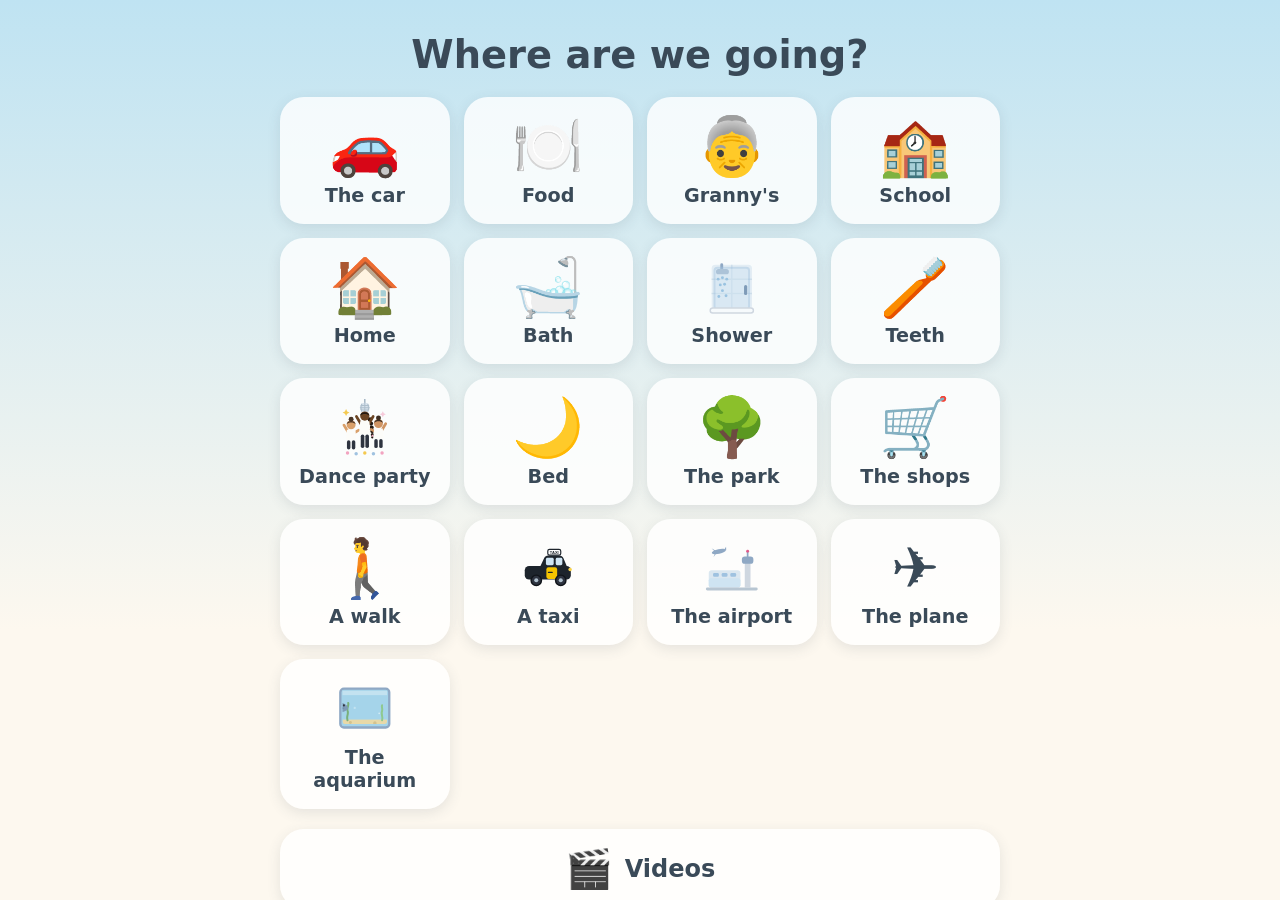
==== BadbClock.html @ b3f47060 "Aquarium transition with a swimming shark New "The aquarium" card (appended, existing positions unch" ====
<!DOCTYPE html>
<html lang="en">
<head>
<meta charset="UTF-8">
<meta name="viewport" content="width=device-width, initial-scale=1.0, user-scalable=no">
<meta name="theme-color" content="#bfe3f2">
<meta name="apple-mobile-web-app-capable" content="yes">
<meta name="apple-mobile-web-app-status-bar-style" content="default">
<link rel="icon" href="[data-uri]" type="image/svg+xml">
<link rel="apple-touch-icon" href="icon-192.png">
<style>
/* Badb Clock — calm, predictable, big-touch-target styling.
   Palette is deliberately soft: low-saturation sky blues and creams,
   no pure white, no harsh contrast jumps, nothing flashes. */

:root {
  --sky: #bfe3f2;
  --sky-deep: #a5d4ea;
  --ground: #b8dfa8;
  --cream: #fdf8ef;
  --card: #ffffffcc;
  --ink: #3a4a58;
  --ink-soft: #6b7c8a;
  --accent: #f5b971;
  --accent-warm: #f0a35e;
  --good: #8fc98f;
  --radius: 24px;
  --shadow: 0 4px 14px rgba(58, 74, 88, 0.12);
}

* { margin: 0; padding: 0; box-sizing: border-box; -webkit-tap-highlight-color: transparent; }

html, body { height: 100%; }

body {
  font-family: "SF Pro Rounded", ui-rounded, "Comic Sans MS", "Segoe UI", system-ui, sans-serif;
  background: linear-gradient(var(--sky), var(--cream) 70%);
  color: var(--ink);
  overflow: hidden;
  user-select: none;
  -webkit-user-select: none;
}

.screen {
  display: none;
  position: fixed;
  inset: 0;
  flex-direction: column;
  align-items: center;
  padding: max(20px, env(safe-area-inset-top)) 20px max(20px, env(safe-area-inset-bottom));
  overflow-y: auto;
}
.screen.active { display: flex; }

.screen-title {
  font-size: clamp(1.6rem, 5vw, 2.4rem);
  font-weight: 700;
  margin: 12px 0 20px;
  text-align: center;
}
.screen-subtitle {
  font-size: clamp(1.3rem, 4vw, 1.9rem);
  font-weight: 700;
  margin: 8px 0 20px;
  color: var(--ink-soft);
}

/* ---------- Screen 1: transition cards ---------- */

.card-grid {
  display: grid;
  grid-template-columns: repeat(auto-fit, minmax(140px, 1fr));
  gap: 14px;
  width: 100%;
  max-width: 720px;
}

.transition-card {
  background: var(--card);
  border: 3px solid transparent;
  border-radius: var(--radius);
  box-shadow: var(--shadow);
  padding: 18px 10px 14px;
  display: flex;
  flex-direction: column;
  align-items: center;
  gap: 8px;
  cursor: pointer;
  font-family: inherit;
  color: inherit;
  transition: transform 0.15s ease, border-color 0.15s ease;
}
.transition-card:active { transform: scale(0.95); border-color: var(--accent); }
.transition-card .emoji { font-size: clamp(2.6rem, 8vw, 3.6rem); line-height: 1; }
.transition-card .label { font-size: clamp(1rem, 3vw, 1.2rem); font-weight: 700; }

.settings-row {
  margin-top: 26px;
  display: flex;
  flex-direction: column;
  align-items: center;
  gap: 8px;
}
.settings-label { font-size: 1rem; color: var(--ink-soft); font-weight: 600; }
.character-picker { display: flex; gap: 6px; flex-wrap: wrap; justify-content: center; }
.character-option {
  font-size: 1.9rem;
  background: var(--card);
  border: 3px solid transparent;
  border-radius: 16px;
  padding: 6px 10px;
  cursor: pointer;
  transition: border-color 0.15s ease, transform 0.15s ease;
}
.character-option.selected { border-color: var(--accent); transform: scale(1.08); }
.character-option { position: relative; }
.character-option .char-photo { width: 1.9rem; height: 1.9rem; display: block; }
.character-option.add-character {
  display: grid;
  place-items: center;
  color: var(--ink-soft);
  font-weight: 800;
  min-width: 2.6rem;
}
.char-remove {
  position: absolute;
  top: -7px;
  right: -7px;
  width: 20px;
  height: 20px;
  border-radius: 50%;
  background: #e05a8a;
  color: #fff;
  font-size: 0.7rem;
  font-weight: 800;
  display: grid;
  place-items: center;
  box-shadow: var(--shadow);
}

/* photo characters — round face crop everywhere they appear */
.char-photo {
  height: 1em;
  width: 1em;
  border-radius: 50%;
  object-fit: cover;
  display: inline-block;
  vertical-align: baseline;
  background: #fff;
  box-shadow: 0 2px 6px rgba(58, 74, 88, 0.25);
}
.walker .char-photo { height: 1.6em; width: 1.6em; }
.done-emoji .char-photo { height: 1em; width: 1em; margin-right: 0.08em; }

/* ---------- Screen 2: time buttons ---------- */

.back-btn {
  position: absolute;
  top: max(14px, env(safe-area-inset-top));
  left: 14px;
  font-size: 1.5rem;
  width: 52px;
  height: 52px;
  border: none;
  border-radius: 50%;
  background: var(--card);
  box-shadow: var(--shadow);
  color: var(--ink);
  cursor: pointer;
}
.back-btn:active { transform: scale(0.92); }

.chosen-transition { display: flex; flex-direction: column; align-items: center; margin-top: 30px; }
.chosen-emoji { font-size: clamp(3rem, 10vw, 4.5rem); line-height: 1.2; }

.time-grid {
  display: grid;
  grid-template-columns: repeat(auto-fit, minmax(130px, 1fr));
  gap: 14px;
  width: 100%;
  max-width: 560px;
}
.time-btn {
  background: var(--card);
  border: 3px solid transparent;
  border-radius: var(--radius);
  box-shadow: var(--shadow);
  padding: 22px 10px;
  font-family: inherit;
  font-size: clamp(1.3rem, 4vw, 1.7rem);
  font-weight: 700;
  color: var(--ink);
  cursor: pointer;
  transition: transform 0.15s ease, border-color 0.15s ease;
}
.time-btn:active { transform: scale(0.95); border-color: var(--accent); }

.custom-time {
  margin-top: 22px;
  display: flex;
  flex-direction: column;
  gap: 12px;
  width: 100%;
  max-width: 420px;
}
.custom-row {
  display: flex;
  align-items: center;
  gap: 10px;
  background: var(--card);
  border-radius: 999px;
  box-shadow: var(--shadow);
  padding: 8px 10px 8px 20px;
}
.custom-label { font-weight: 700; color: var(--ink-soft); white-space: nowrap; }
.mini-input {
  font-family: inherit;
  font-size: 1.1rem;
  font-weight: 700;
  color: var(--ink);
  background: var(--cream);
  border: 2px solid transparent;
  border-radius: 12px;
  padding: 8px 10px;
  flex: 1;
  min-width: 0;
  text-align: center;
  outline: none;
}
.mini-input:focus { border-color: var(--accent); }
.custom-row .control-btn { padding: 10px 20px; box-shadow: none; background: var(--accent); color: #fff; }

/* ---------- Screen 3: countdown scene ---------- */

#screen-timer { justify-content: center; gap: 14px; }

.timer-phrase {
  font-size: clamp(1.3rem, 4.5vw, 2rem);
  font-weight: 700;
  text-align: center;
}

.scene {
  position: relative;
  width: 100%;
  max-width: 760px;
  height: clamp(200px, 36vh, 320px);
  border-radius: var(--radius);
  overflow: hidden;
  box-shadow: var(--shadow);
  background: linear-gradient(var(--sky-deep), var(--sky) 75%);
  flex-shrink: 0;
}
.sky { position: absolute; inset: 0 0 22% 0; }
.ground {
  position: absolute;
  left: 0; right: 0; bottom: 0;
  height: 22%;
  background: var(--ground);
  border-top: 4px solid #a3cf93;
}
.sun {
  position: absolute;
  top: 14px; right: 20px;
  width: 52px; height: 52px;
  border-radius: 50%;
  background: #fce8a8;
  box-shadow: 0 0 30px 10px #fce8a866;
}
.cloud {
  position: absolute;
  background: #ffffffd9;
  border-radius: 999px;
  height: 26px;
}
.cloud::before {
  content: "";
  position: absolute;
  background: inherit;
  border-radius: 50%;
  width: 30px; height: 30px;
  top: -12px; left: 18px;
}
.cloud-1 { width: 80px; top: 30px; left: 12%; animation: drift 60s linear infinite; }
.cloud-2 { width: 60px; top: 66px; left: 55%; animation: drift 80s linear infinite reverse; }
@keyframes drift {
  from { transform: translateX(0); }
  50%  { transform: translateX(60px); }
  to   { transform: translateX(0); }
}

.walker {
  position: absolute;
  bottom: 14%;
  left: 4%;
  font-size: clamp(3rem, 9vw, 4.4rem);
  line-height: 1;
  transition: left 1s linear;
  z-index: 2;
}
.walker.walking span { display: inline-block; animation: bob 0.7s ease-in-out infinite; }
@keyframes bob {
  0%, 100% { transform: translateY(0) rotate(-2deg); }
  50%      { transform: translateY(-7px) rotate(2deg); }
}

.destination {
  position: absolute;
  bottom: 12%;
  right: 4%;
  font-size: clamp(4.4rem, 14vw, 6.6rem);
  line-height: 1;
  z-index: 1;
}
.destination.huge { font-size: clamp(7rem, 24vw, 11rem); bottom: 10%; }
.destination.center { right: 50%; transform: translateX(50%); }
.destination.nearly span { display: inline-block; animation: gentle-pulse 1.6s ease-in-out infinite; }
@keyframes gentle-pulse {
  0%, 100% { transform: scale(1); }
  50%      { transform: scale(1.07); }
}

.progress-track {
  width: 100%;
  max-width: 760px;
  height: 26px;
  border-radius: 999px;
  background: #ffffffb0;
  box-shadow: inset 0 2px 6px rgba(58, 74, 88, 0.15);
  overflow: hidden;
  flex-shrink: 0;
}
.progress-fill {
  height: 100%;
  width: 100%;
  border-radius: 999px;
  background: var(--good);
  transition: width 1s linear, background-color 1s ease;
}
.progress-fill.nearly { background: var(--accent-warm); }

.time-left {
  font-size: clamp(2.4rem, 9vw, 4rem);
  font-weight: 800;
  font-variant-numeric: tabular-nums;
  letter-spacing: 0.04em;
}

.timer-controls { display: flex; gap: 14px; }

.control-btn {
  font-family: inherit;
  font-size: 1.15rem;
  font-weight: 700;
  color: var(--ink);
  background: var(--card);
  border: none;
  border-radius: 999px;
  box-shadow: var(--shadow);
  padding: 14px 26px;
  cursor: pointer;
}
.control-btn:active { transform: scale(0.95); }
.control-btn.big { font-size: 1.4rem; padding: 18px 34px; }

/* ---------- Screen 4: done ---------- */

#screen-done { justify-content: center; gap: 22px; }

.done-scene { position: relative; }
.done-emoji {
  font-size: clamp(5rem, 20vw, 8rem);
  line-height: 1.1;
  display: inline-block;
  animation: arrive 0.9s ease;
}
@keyframes arrive {
  0%   { transform: scale(0.6); opacity: 0; }
  60%  { transform: scale(1.08); }
  100% { transform: scale(1); opacity: 1; }
}

.done-phrase {
  font-size: clamp(1.6rem, 6vw, 2.6rem);
  font-weight: 800;
  text-align: center;
}

.done-buttons { display: flex; gap: 16px; flex-wrap: wrap; justify-content: center; }

.confetti { position: absolute; inset: 0; overflow: hidden; pointer-events: none; }
.confetti span {
  position: absolute;
  top: -30px;
  font-size: 1.4rem;
  animation: fall linear forwards;
}
@keyframes fall {
  to { transform: translateY(110vh) rotate(200deg); opacity: 0.6; }
}

/* ---------- drawn avatars (SVG characters mixed in with emoji ones) ---------- */

.char-img {
  height: 1.2em;
  width: auto;
  display: inline-block;
  vertical-align: baseline;
}
.walker .char-img { height: 2em; }
.character-option .char-img { height: 2.1rem; display: block; }
.done-emoji .char-img { height: 1em; margin-right: 0.08em; }
.arrival-svg { height: clamp(240px, 42vh, 340px); width: auto; display: block; }

/* drawn food pictures, sized like the emoji they sit beside */
.food-svg { height: 1em; width: auto; display: inline-block; vertical-align: baseline; }
.transition-card .emoji .food-svg { height: clamp(2.6rem, 8vw, 3.6rem); display: block; }
.card-grid.two { max-width: 460px; }

/* photo foods (user-added) — rounded square, cropped to fill */
.food-photo {
  height: 1em;
  width: 1em;
  border-radius: 22%;
  object-fit: cover;
  display: inline-block;
  vertical-align: baseline;
  background: #fff;
}
.transition-card .emoji .food-photo {
  height: clamp(2.6rem, 8vw, 3.6rem);
  width: clamp(2.6rem, 8vw, 3.6rem);
  display: block;
}

/* ---------- add / edit foods (parent screens) ---------- */

.food-admin { display: flex; gap: 10px; }
.admin-btn {
  font-family: inherit;
  font-size: 0.95rem;
  font-weight: 700;
  color: var(--ink-soft);
  background: var(--card);
  border: none;
  border-radius: 999px;
  box-shadow: var(--shadow);
  padding: 10px 18px;
  cursor: pointer;
}
.admin-btn:active { transform: scale(0.95); }

.add-food-form {
  display: flex;
  flex-direction: column;
  align-items: center;
  gap: 16px;
  width: 100%;
  max-width: 420px;
  margin-top: 6px;
}
.photo-drop {
  width: min(60vw, 260px);
  height: min(60vw, 260px);
  border-radius: var(--radius);
  background: var(--card);
  box-shadow: var(--shadow);
  border: 3px dashed #c8d6e0;
  display: grid;
  place-items: center;
  cursor: pointer;
  overflow: hidden;
}
#photo-drop-hint { color: var(--ink-soft); font-weight: 700; text-align: center; padding: 10px; }
.photo-preview { width: 100%; height: 100%; object-fit: cover; }

.text-input {
  font-family: inherit;
  font-size: 1.2rem;
  font-weight: 700;
  color: var(--ink);
  background: var(--card);
  border: 3px solid transparent;
  border-radius: 999px;
  box-shadow: var(--shadow);
  padding: 12px 22px;
  width: 100%;
  text-align: center;
  outline: none;
}
.text-input:focus { border-color: var(--accent); }

.cat-chips { display: flex; gap: 10px; }
.cat-chip {
  font-family: inherit;
  font-size: 1rem;
  font-weight: 700;
  color: var(--ink-soft);
  background: var(--card);
  border: 3px solid transparent;
  border-radius: 999px;
  box-shadow: var(--shadow);
  padding: 10px 20px;
  cursor: pointer;
}
.cat-chip.selected { border-color: var(--accent); color: var(--ink); }
.control-btn:disabled { opacity: 0.45; cursor: default; }

/* ---------- instant videos ---------- */

.videos-big-btn {
  margin-top: 20px;
  width: 100%;
  max-width: 720px;
  font-family: inherit;
  font-size: clamp(1.2rem, 4vw, 1.5rem);
  font-weight: 800;
  color: var(--ink);
  background: var(--card);
  border: 3px solid transparent;
  border-radius: var(--radius);
  box-shadow: var(--shadow);
  padding: 18px 10px;
  cursor: pointer;
  display: flex;
  align-items: center;
  justify-content: center;
  gap: 12px;
  transition: transform 0.15s ease, border-color 0.15s ease;
}
.videos-big-btn:active { transform: scale(0.97); border-color: var(--accent); }
.videos-big-btn .emoji { font-size: 1.6em; line-height: 1; }

.video-grid {
  display: grid;
  grid-template-columns: repeat(auto-fit, minmax(220px, 1fr));
  gap: 14px;
  width: 100%;
  max-width: 720px;
}
.video-tile {
  position: relative;
  border: none;
  border-radius: var(--radius);
  overflow: hidden;
  box-shadow: var(--shadow);
  background: #1d242c;
  aspect-ratio: 16 / 9;
  cursor: pointer;
  padding: 0;
}
.video-tile img { width: 100%; height: 100%; object-fit: cover; display: block; }
.video-tile .placeholder {
  width: 100%; height: 100%;
  display: grid; place-items: center;
  font-size: 2.6rem;
}
.video-tile .name {
  position: absolute;
  left: 0; right: 0; bottom: 0;
  padding: 8px 12px;
  font-family: inherit;
  font-size: 0.95rem;
  font-weight: 700;
  color: #fff;
  background: linear-gradient(transparent, rgba(20, 26, 33, 0.85));
  text-align: left;
  white-space: nowrap;
  overflow: hidden;
  text-overflow: ellipsis;
}
.video-tile .play-badge {
  position: absolute;
  top: 50%; left: 50%;
  transform: translate(-50%, -50%);
  font-size: 2.2rem;
  filter: drop-shadow(0 2px 6px rgba(0,0,0,0.5));
  pointer-events: none;
}
.video-grid.removing .video-tile { outline: 3px dashed #e05a8a; outline-offset: -3px; }
.video-grid.removing .play-badge { display: none; }
.video-grid.removing .video-tile::after {
  content: "🗑";
  position: absolute;
  top: 8px; right: 10px;
  font-size: 1.6rem;
}
.food-admin a.admin-btn { text-decoration: none; display: inline-block; }

.video-overlay {
  position: fixed;
  inset: 0;
  z-index: 50;
  background: #000;
}
.video-overlay video { width: 100%; height: 100%; object-fit: contain; }
.video-overlay .back-btn { position: absolute; top: max(14px, env(safe-area-inset-top)); left: 14px; opacity: 0.85; }

.edit-food-list {
  display: flex;
  flex-direction: column;
  gap: 12px;
  width: 100%;
  max-width: 480px;
}
.edit-food-row {
  display: flex;
  align-items: center;
  gap: 14px;
  background: var(--card);
  border-radius: var(--radius);
  box-shadow: var(--shadow);
  padding: 10px 14px;
}
.edit-food-row img, .edit-food-row .food-svg { width: 52px; height: 52px; border-radius: 14px; object-fit: cover; }
.edit-food-row .info { flex: 1; display: flex; flex-direction: column; }
.edit-food-row .info .name { font-weight: 800; font-size: 1.1rem; }
.edit-food-row .info .cats { color: var(--ink-soft); font-size: 0.85rem; font-weight: 600; }
.row-btn {
  font-size: 1.2rem;
  width: 44px;
  height: 44px;
  border: none;
  border-radius: 50%;
  background: var(--cream);
  cursor: pointer;
}
.row-btn:active { transform: scale(0.9); }

/* Respect users who need less motion: freeze the decorative animation,
   keep the position/width transitions that carry the countdown meaning. */
@media (prefers-reduced-motion: reduce) {
  .walker.walking span,
  .destination.nearly span,
  .cloud, .done-emoji,
  .confetti span { animation: none; }
}
</style>
<title>Badb Clock</title>
</head>
<body>

<!-- Screen 1: choose the transition -->
<section id="screen-choose" class="screen active">
  <h1 class="screen-title">Where are we going?</h1>
  <div id="transition-grid" class="card-grid"></div>
  <button id="videos-btn" class="videos-big-btn"><span class="emoji">🎬</span> Videos</button>
  <div class="settings-row">
    <span class="settings-label">Who is going?</span>
    <div id="character-picker" class="character-picker"></div>
  </div>
</section>

<!-- Screen: instant videos (rescue player) -->
<section id="screen-videos" class="screen">
  <button id="back-videos" class="back-btn" aria-label="Go back">←</button>
  <h1 class="screen-title">Videos</h1>
  <div id="video-grid" class="video-grid"></div>
  <div class="settings-row">
    <div class="food-admin">
      <label class="admin-btn">🎞 Add from my videos<input type="file" id="video-input" accept="video/*" hidden></label>
      <label class="admin-btn">📁 Add from files<input type="file" id="video-input-files" hidden></label>
      <button id="video-remove-btn" class="admin-btn" hidden>🗑 Remove</button>
      <a class="admin-btn" href="https://www.youtube.com/feed/downloads">▶ YouTube downloads</a>
    </div>
    <span id="video-hint" class="settings-label"></span>
  </div>
</section>

<!-- fullscreen instant player -->
<div id="video-player" class="video-overlay" hidden>
  <video id="video-el" playsinline loop controls controlslist="nodownload"></video>
  <button id="video-close" class="back-btn" aria-label="Close video">✕</button>
</div>

<!-- Screen 1b: dinner or dessert? (food transition only) -->
<section id="screen-food-category" class="screen">
  <button id="back-category" class="back-btn" aria-label="Go back">←</button>
  <h1 class="screen-title">Dinner or dessert?</h1>
  <div class="card-grid two">
    <button class="transition-card" id="cat-dinner"><span class="emoji">🍽️</span><span class="label">Dinner</span></button>
    <button class="transition-card" id="cat-dessert"><span class="emoji">🍨</span><span class="label">Dessert</span></button>
  </div>
</section>

<!-- Screen 1c: pick the food -->
<section id="screen-food" class="screen">
  <button id="back-food" class="back-btn" aria-label="Go back">←</button>
  <h1 class="screen-title">What are we having?</h1>
  <div id="food-grid" class="card-grid"></div>
  <div class="settings-row">
    <div class="food-admin">
      <button id="add-food-btn" class="admin-btn">＋ Add a food</button>
      <button id="edit-foods-btn" class="admin-btn" hidden>✎ Edit foods</button>
    </div>
  </div>
</section>

<!-- Screen 1d: add or edit a custom food (parent flow) -->
<section id="screen-add-food" class="screen">
  <button id="back-add-food" class="back-btn" aria-label="Go back">←</button>
  <h1 id="add-food-title" class="screen-title">Add a food</h1>
  <div class="add-food-form">
    <label class="photo-drop">
      <input type="file" id="food-photo-input" accept="image/*" hidden>
      <span id="photo-drop-hint">🖼 Tap to add a photo</span>
      <img id="photo-preview" class="photo-preview" alt="" hidden>
    </label>
    <div class="food-admin">
      <label class="admin-btn">📷 Camera<input type="file" id="food-photo-camera" accept="image/*" capture="environment" hidden></label>
      <label class="admin-btn">🖼 My photos<input type="file" id="food-photo-gallery" accept="image/*" hidden></label>
    </div>
    <button id="cartoon-toggle" class="control-btn" hidden>🎨 Cartoon: on</button>
    <input type="text" id="food-name" class="text-input" placeholder="What is it called?" maxlength="24">
    <div class="cat-chips">
      <button class="cat-chip" data-cat="dinner">Dinner</button>
      <button class="cat-chip" data-cat="dessert">Dessert</button>
      <button class="cat-chip" data-cat="both">Both</button>
    </div>
    <button id="save-food" class="control-btn big" disabled>✓ Save</button>
  </div>
</section>

<!-- Screen 1e: manage custom foods -->
<section id="screen-edit-foods" class="screen">
  <button id="back-edit-foods" class="back-btn" aria-label="Go back">←</button>
  <h1 class="screen-title">Your foods</h1>
  <div id="edit-food-list" class="edit-food-list"></div>
</section>

<!-- Screen 2: choose the time -->
<section id="screen-time" class="screen">
  <button id="back-to-choose" class="back-btn" aria-label="Go back">←</button>
  <div class="chosen-transition">
    <span id="time-emoji" class="chosen-emoji"></span>
    <h1 id="time-title" class="screen-title"></h1>
  </div>
  <h2 class="screen-subtitle">How long?</h2>
  <div id="time-grid" class="time-grid"></div>
  <div class="custom-time">
    <div class="custom-row">
      <span class="custom-label">⏱ Minutes</span>
      <input type="number" id="custom-minutes" class="mini-input" min="1" max="720" inputmode="numeric" placeholder="20">
      <button id="custom-minutes-go" class="control-btn">Go</button>
    </div>
    <div class="custom-row">
      <span class="custom-label">🕗 Finish at</span>
      <input type="time" id="custom-until" class="mini-input">
      <button id="custom-until-go" class="control-btn">Go</button>
    </div>
  </div>
</section>

<!-- Screen 3: the countdown scene -->
<section id="screen-timer" class="screen">
  <button id="cancel-timer" class="back-btn" aria-label="Stop and go back">←</button>
  <div id="timer-phrase" class="timer-phrase"></div>
  <div id="scene" class="scene">
    <div class="sky">
      <div class="cloud cloud-1"></div>
      <div class="cloud cloud-2"></div>
      <div class="sun"></div>
    </div>
    <div class="ground"></div>
    <div id="walker" class="walker"><span id="walker-emoji"></span></div>
    <div id="destination" class="destination"><span id="destination-emoji"></span></div>
  </div>
  <div class="progress-track"><div id="progress-fill" class="progress-fill"></div></div>
  <div id="time-left" class="time-left">0:00</div>
  <div class="timer-controls">
    <button id="pause-btn" class="control-btn">⏸ Pause</button>
    <button id="music-btn" class="control-btn">🎵 Music on</button>
  </div>
</section>

<!-- Screen 4: time's up -->
<section id="screen-done" class="screen">
  <div id="confetti" class="confetti" aria-hidden="true"></div>
  <div class="done-scene">
    <span id="done-emoji" class="done-emoji"></span>
  </div>
  <h1 id="done-phrase" class="done-phrase"></h1>
  <div class="done-buttons">
    <button id="again-btn" class="control-btn big">↻ Again</button>
    <button id="home-btn" class="control-btn big">🏡 Home</button>
  </div>
</section>

<script>
/* Badb Clock — a visual countdown timer for transitions.
   Flow: choose where we're going → choose how long → watch the character
   travel to the destination as the time runs down → gentle chime at the end. */

"use strict";

const TRANSITIONS = [
  { id: "car",    label: "The car",   emoji: "🚗", phrase: "We're going to the car",   done: "We're at the car!" },
  { id: "food",   label: "Food",      emoji: "🍽️", phrase: "We're going for food",     done: "Time for food!" },
  { id: "granny", label: "Granny's",  emoji: "👵", phrase: "We're going to Granny's",  done: "We're at Granny's!" },
  { id: "school", label: "School",    emoji: "🏫", phrase: "We're going to school",    done: "We're at school!" },
  { id: "home",   label: "Home",      emoji: "🏠", phrase: "We're going home",         done: "We're home!" },
  { id: "bath",   label: "Bath",      emoji: "🛁", phrase: "It's nearly bath time",    done: "Bath time!" },
  { id: "shower", label: "Shower",    emoji: "🚿", phrase: "It's nearly shower time",  done: "Shower time!" },
  { id: "teeth",  label: "Teeth",     emoji: "🪥", phrase: "Brush, brush, brush!",     done: "Sparkly teeth!", fixedSeconds: 120, activity: "brush" },
  { id: "disco",  label: "Dance party", emoji: "🪩", phrase: "We're going to the dance party", done: "Dance party time!" },
  { id: "bed",    label: "Bed",       emoji: "🌙", phrase: "It's nearly bed time",     done: "Bed time!" },
  { id: "park",   label: "The park",  emoji: "🌳", phrase: "We're going to the park",  done: "We're at the park!" },
  { id: "shops",  label: "The shops", emoji: "🛒", phrase: "We're going to the shops", done: "We're at the shops!" },
  { id: "walk",   label: "A walk",    emoji: "🚶", phrase: "We're going for a walk",   done: "Walk time!" },
  { id: "taxi",   label: "A taxi",    emoji: "🚕", phrase: "We're going in a taxi",    done: "Taxi time!" },
  { id: "airport", label: "The airport", emoji: "🛄", phrase: "We're going to the airport", done: "We're at the airport!" },
  { id: "plane",  label: "The plane", emoji: "✈️", phrase: "We're going on the plane", done: "Time to fly!" },
  { id: "aquarium", label: "The aquarium", emoji: "🦈", phrase: "We're going to the aquarium", done: "We're at the aquarium!" },
];

/* ---------- her foods, drawn to match the real things ----------
   Shapes matter: the waffles are the square ones, the choco puffs and
   Snax are square, the smoothie is the pink rectangular carton. Each is
   a little 40x40 drawing used on the picker cards, in the countdown
   scene, and held in her hands on the arrival close-up. */

const FOOD_ART = {
  waffles: `
    <rect x="5" y="6" width="30" height="28" rx="4.5" fill="#ecb35d" stroke="#cf8c3a" stroke-width="1.6"/>
    ${[9.2, 15.1, 21, 26.9]
      .map((x) =>
        [9.6, 15.2, 20.8, 26.4]
          .map((y) => `<rect x="${x}" y="${y}" width="3.9" height="3.9" rx="1.1" fill="#b57c35"/>`)
          .join("")
      )
      .join("")}
    <path d="M8 10 C 8 8, 9.5 7.5, 11 7.8" stroke="#f4cd85" stroke-width="1.4" fill="none" stroke-linecap="round"/>`,
  pasta: `
    <ellipse cx="20" cy="28" rx="16" ry="8" fill="#eef2f6"/>
    <ellipse cx="20" cy="26.5" rx="12" ry="5.5" fill="#dde6ee"/>
    <rect x="7" y="14" width="14" height="6" rx="3" fill="#f0d488" stroke="#d9b45e" stroke-width="1" transform="rotate(-14 14 17)"/>
    <rect x="19" y="11" width="14" height="6" rx="3" fill="#f0d488" stroke="#d9b45e" stroke-width="1" transform="rotate(12 26 14)"/>
    <rect x="11" y="21" width="14" height="6" rx="3" fill="#f0d488" stroke="#d9b45e" stroke-width="1" transform="rotate(-4 18 24)"/>
    <rect x="20" y="20" width="14" height="6" rx="3" fill="#f0d488" stroke="#d9b45e" stroke-width="1" transform="rotate(18 27 23)"/>
    <circle cx="12" cy="13" r="1.2" fill="#e5c23c"/><circle cx="24" cy="9.5" r="1.2" fill="#e5c23c"/>
    <circle cx="31" cy="19" r="1.2" fill="#e5c23c"/><circle cx="17" cy="19" r="1.2" fill="#e5c23c"/>
    <circle cx="26" cy="27" r="1.2" fill="#e5c23c"/>`,
  pizza: `
    <path d="M8 12 C 14 7.5, 26 7.5, 32 12 L 20 34 Z" fill="#f2cf6b"/>
    <path d="M8 12 C 14 7.5, 26 7.5, 32 12 L 30.4 15 C 25 11.2, 15 11.2, 9.6 15 Z" fill="#dfa055"/>
    <circle cx="17" cy="19" r="2" fill="#f7e29a"/><circle cx="24" cy="21" r="2" fill="#f7e29a"/>
    <circle cx="20" cy="27" r="1.8" fill="#f7e29a"/>`,
  cereal: `
    <path d="M6 21 L 34 21 L 31 29 C 27.5 33.5, 12.5 33.5, 9 29 Z" fill="#9fc2e0"/>
    <ellipse cx="20" cy="21" rx="14" ry="4.6" fill="#fdf6ec"/>
    <rect x="11" y="17.5" width="4.4" height="4.4" rx="1" fill="#8a5a3b" transform="rotate(-10 13.2 19.7)"/>
    <rect x="17.5" y="16" width="4.4" height="4.4" rx="1" fill="#96633f" transform="rotate(12 19.7 18.2)"/>
    <rect x="24" y="17.5" width="4.4" height="4.4" rx="1" fill="#8a5a3b" transform="rotate(-6 26.2 19.7)"/>
    <rect x="14.5" y="19.5" width="4.4" height="4.4" rx="1" fill="#7c4f33" transform="rotate(8 16.7 21.7)"/>
    <rect x="21.5" y="19.5" width="4.4" height="4.4" rx="1" fill="#8a5a3b" transform="rotate(-14 23.7 21.7)"/>`,
  granola: `
    <path d="M6 21 L 34 21 L 31 29 C 27.5 33.5, 12.5 33.5, 9 29 Z" fill="#f0e6ea"/>
    <ellipse cx="20" cy="21" rx="14" ry="4.6" fill="#f4b8cc"/>
    <circle cx="13" cy="20" r="1.7" fill="#a97c4f"/><circle cx="18" cy="18.6" r="1.7" fill="#96633f"/>
    <circle cx="23" cy="20.5" r="1.7" fill="#a97c4f"/><circle cx="27.5" cy="19" r="1.7" fill="#8a5a3b"/>
    <circle cx="20.5" cy="21.8" r="1.7" fill="#b78a5c"/>`,
  snax: `
    <rect x="7" y="15" width="12" height="12" rx="2.5" fill="#f0cd8a" stroke="#ddb264" stroke-width="1" transform="rotate(-8 13 21)"/>
    <rect x="19" y="12" width="12" height="12" rx="2.5" fill="#f3d494" stroke="#ddb264" stroke-width="1" transform="rotate(7 25 18)"/>
    <rect x="13" y="23" width="12" height="12" rx="2.5" fill="#eec87f" stroke="#ddb264" stroke-width="1" transform="rotate(3 19 29)"/>
    <circle cx="13" cy="20" r="1" fill="#f9e3b8"/><circle cx="25" cy="17" r="1" fill="#f9e3b8"/>
    <circle cx="19" cy="28" r="1" fill="#f9e3b8"/><circle cx="23" cy="30" r="1" fill="#f9e3b8"/>`,
  smoothie: `
    <rect x="12" y="8" width="16" height="26" rx="2" fill="#f2a4c0"/>
    <rect x="12" y="8" width="16" height="5" rx="2" fill="#e88fb0"/>
    <rect x="15.5" y="17" width="9" height="11" rx="2" fill="#fbe3ec"/>
    <circle cx="20" cy="22.5" r="2.6" fill="#d16a8a"/>
    <path d="M25 8 L 28.5 3.5" stroke="#fdf8ef" stroke-width="2.2" stroke-linecap="round"/>`,
  yoghurt: `
    <path d="M12 15 L 28 15 L 26 31.5 C 25 34, 15 34, 14 31.5 Z" fill="#f6c3d5"/>
    <path d="M12.7 20 L 27.3 20 L 26.6 24 L 13.4 24 Z" fill="#fbe3ec"/>
    <ellipse cx="20" cy="14" rx="9.5" ry="3.2" fill="#e3e8ee"/>
    <path d="M28.5 12.2 L 32 10 L 31 14 Z" fill="#cfd7e0"/>`,
  bagel: `
    <path fill-rule="evenodd" fill="#dda15e"
          d="M20 11 a 11 11 0 1 0 0.001 0 Z M20 17.8 a 4.4 4.4 0 1 0 0.001 0 Z M28 9.5 a 4.6 4.6 0 1 0 0.001 0 Z"/>
    <ellipse cx="13" cy="18" rx="1.5" ry="0.9" fill="#f7ead2" transform="rotate(-25 13 18)"/>
    <ellipse cx="18" cy="13.5" rx="1.5" ry="0.9" fill="#f7ead2" transform="rotate(15 18 13.5)"/>
    <ellipse cx="24" cy="30" rx="1.5" ry="0.9" fill="#f7ead2" transform="rotate(-10 24 30)"/>
    <ellipse cx="14" cy="27" rx="1.5" ry="0.9" fill="#f7ead2" transform="rotate(35 14 27)"/>`,
  chocolate: `
    <rect x="9" y="7" width="22" height="26" rx="2.5" fill="#7a4a2c"/>
    <path d="M20 8.5 V31.5 M10.5 15.7 H29.5 M10.5 24.3 H29.5" stroke="#5d3720" stroke-width="1.8"/>
    <rect x="9" y="25" width="22" height="8" rx="2" fill="#e88fb0"/>
    <path d="M9 25 L 12 27 L 15 25 L 18 27 L 21 25 L 24 27 L 27 25 L 31 27 L 31 25 Z" fill="#f2a4c0"/>`,
  icecream: `
    <path d="M20 36 L 13 20 L 27 20 Z" fill="#e0aa66"/>
    <path d="M15 23 L 25 23 M16.5 27 L 23.5 27 M18 31 L 22 31" stroke="#c78d47" stroke-width="1.3"/>
    <circle cx="20" cy="14.5" r="8.5" fill="#f4aec6"/>
    <circle cx="16.5" cy="11.5" r="3.4" fill="#f8c8d8"/>
    <circle cx="20" cy="5.5" r="2" fill="#d16a8a"/>`,
};

const FOODS = [
  { id: "waffles",   label: "Waffles",   cats: ["dinner"],            phrase: "We're going for waffles",    done: "Yay! Waffle time!" },
  { id: "pasta",     label: "Pasta",     cats: ["dinner"],            phrase: "We're going for pasta",      done: "Yay! Pasta time!" },
  { id: "pizza",     label: "Pizza",     cats: ["dinner"],            phrase: "We're going for pizza",      done: "Yay! Pizza time!" },
  { id: "cereal",    label: "Cereal",    cats: ["dinner"],            phrase: "We're going for cereal",     done: "Yay! Cereal time!" },
  { id: "granola",   label: "Granola",   cats: ["dinner"],            phrase: "We're going for granola",    done: "Yay! Granola time!" },
  { id: "snax",      label: "Snax",      cats: ["dinner"],            phrase: "We're going for Snax",       done: "Yay! Snax time!" },
  { id: "bagel",     label: "Bagel",     cats: ["dinner"],            phrase: "We're going for a bagel",    done: "Yay! Bagel time!" },
  { id: "smoothie",  label: "Smoothie",  cats: ["dinner", "dessert"], phrase: "We're going for a smoothie", done: "Yay! Smoothie time!" },
  { id: "yoghurt",   label: "Yoghurt",   cats: ["dinner", "dessert"], phrase: "We're going for yoghurt",    done: "Yay! Yoghurt time!" },
  { id: "chocolate", label: "Chocolate", cats: ["dessert"],           phrase: "We're going for chocolate",  done: "Yay! Chocolate time!" },
  { id: "icecream",  label: "Ice cream", cats: ["dessert"],           phrase: "We're going for ice cream",  done: "Yay! Ice cream time!" },
];

function foodSVG(food) {
  return `<svg class="food-svg" viewBox="0 0 40 40" aria-hidden="true">${FOOD_ART[food.id]}</svg>`;
}

function foodHTML(food) {
  return food.custom
    ? `<img class="food-photo" src="${food.useCartoon ? food.cartoon : food.photo}" alt="">`
    : foodSVG(food);
}

/* ---------- custom photo foods, stored on the phone in IndexedDB ----------
   Parents (or Badb) can photograph a real food, optionally cartoonify it,
   name it and file it under dinner/dessert. Nothing leaves the device. */

let customFoods = [];
let customVideos = [];
let customCharacters = [];

function foodsDB() {
  return new Promise((resolve, reject) => {
    const req = indexedDB.open("badb-clock", 3);
    req.onupgradeneeded = () => {
      const db = req.result;
      if (!db.objectStoreNames.contains("foods")) db.createObjectStore("foods", { keyPath: "id" });
      if (!db.objectStoreNames.contains("videos")) db.createObjectStore("videos", { keyPath: "id" });
      if (!db.objectStoreNames.contains("characters")) db.createObjectStore("characters", { keyPath: "id" });
    };
    req.onsuccess = () => resolve(req.result);
    req.onerror = () => reject(req.error);
  });
}

async function loadCustomCharacters() {
  try {
    const db = await foodsDB();
    customCharacters = await new Promise((resolve, reject) => {
      const req = db.transaction("characters").objectStore("characters").getAll();
      req.onsuccess = () => resolve(req.result || []);
      req.onerror = () => reject(req.error);
    });
  } catch (_) {
    customCharacters = [];
  }
}

async function saveCustomCharacter(character) {
  const db = await foodsDB();
  await new Promise((resolve, reject) => {
    const tx = db.transaction("characters", "readwrite");
    tx.objectStore("characters").put(character);
    tx.oncomplete = resolve;
    tx.onerror = () => reject(tx.error);
  });
}

async function deleteCustomCharacter(id) {
  const db = await foodsDB();
  await new Promise((resolve, reject) => {
    const tx = db.transaction("characters", "readwrite");
    tx.objectStore("characters").delete(id);
    tx.oncomplete = resolve;
    tx.onerror = () => reject(tx.error);
  });
}

async function loadCustomVideos() {
  try {
    const db = await foodsDB();
    customVideos = await new Promise((resolve, reject) => {
      const req = db.transaction("videos").objectStore("videos").getAll();
      req.onsuccess = () => resolve(req.result || []);
      req.onerror = () => reject(req.error);
    });
  } catch (_) {
    customVideos = [];
  }
}

async function saveCustomVideo(video) {
  const db = await foodsDB();
  await new Promise((resolve, reject) => {
    const tx = db.transaction("videos", "readwrite");
    tx.objectStore("videos").put(video);
    tx.oncomplete = resolve;
    tx.onerror = () => reject(tx.error);
  });
}

async function deleteCustomVideo(id) {
  const db = await foodsDB();
  await new Promise((resolve, reject) => {
    const tx = db.transaction("videos", "readwrite");
    tx.objectStore("videos").delete(id);
    tx.oncomplete = resolve;
    tx.onerror = () => reject(tx.error);
  });
}

async function loadCustomFoods() {
  try {
    const db = await foodsDB();
    customFoods = await new Promise((resolve, reject) => {
      const req = db.transaction("foods").objectStore("foods").getAll();
      req.onsuccess = () => resolve(req.result || []);
      req.onerror = () => reject(req.error);
    });
  } catch (_) {
    customFoods = []; // storage unavailable — built-in foods still work
  }
}

async function saveCustomFood(food) {
  const db = await foodsDB();
  await new Promise((resolve, reject) => {
    const tx = db.transaction("foods", "readwrite");
    tx.objectStore("foods").put(food);
    tx.oncomplete = resolve;
    tx.onerror = () => reject(tx.error);
  });
}

async function deleteCustomFood(id) {
  const db = await foodsDB();
  await new Promise((resolve, reject) => {
    const tx = db.transaction("foods", "readwrite");
    tx.objectStore("foods").delete(id);
    tx.oncomplete = resolve;
    tx.onerror = () => reject(tx.error);
  });
}

/* ---------- on-phone "make it a cartoon" filter ----------
   Smooth (repeated down/up-scaling), boost saturation, flatten the colours
   into a few levels, then darken strong edges for an outline. All canvas
   work, so it runs instantly and offline. */

function cartoonize(source) {
  const SIZE = 320;
  const canvas = document.createElement("canvas");
  canvas.width = canvas.height = SIZE;
  const ctx = canvas.getContext("2d");

  // smoothing pass: shrink and re-enlarge twice
  const small = document.createElement("canvas");
  small.width = small.height = 80;
  const sctx = small.getContext("2d");
  sctx.drawImage(source, 0, 0, 80, 80);
  ctx.filter = "saturate(1.4)";
  ctx.drawImage(small, 0, 0, SIZE, SIZE);
  ctx.filter = "none";
  sctx.drawImage(canvas, 0, 0, 80, 80);
  ctx.drawImage(small, 0, 0, SIZE, SIZE);

  const img = ctx.getImageData(0, 0, SIZE, SIZE);
  const d = img.data;

  // edge map from the smoothed image (simple gradient magnitude)
  const gray = new Float32Array(SIZE * SIZE);
  for (let i = 0; i < SIZE * SIZE; i++) {
    gray[i] = 0.299 * d[i * 4] + 0.587 * d[i * 4 + 1] + 0.114 * d[i * 4 + 2];
  }
  const edge = new Float32Array(SIZE * SIZE);
  for (let y = 1; y < SIZE - 1; y++) {
    for (let x = 1; x < SIZE - 1; x++) {
      const i = y * SIZE + x;
      const gx = gray[i + 1] - gray[i - 1];
      const gy = gray[i + SIZE] - gray[i - SIZE];
      edge[i] = Math.min(1, Math.sqrt(gx * gx + gy * gy) / 60);
    }
  }

  // posterize + outline
  const LEVELS = 5;
  const step = 255 / (LEVELS - 1);
  for (let i = 0; i < SIZE * SIZE; i++) {
    const e = edge[i] > 0.45 ? 0.65 : 0;
    for (let c = 0; c < 3; c++) {
      const q = Math.round(d[i * 4 + c] / step) * step;
      d[i * 4 + c] = q * (1 - e);
    }
  }
  ctx.putImageData(img, 0, 0);
  return canvas.toDataURL("image/jpeg", 0.85);
}

/* read a picked photo, centre-crop it square, return both versions */
function processPhoto(file) {
  return new Promise((resolve, reject) => {
    const url = URL.createObjectURL(file);
    const im = new Image();
    im.onload = () => {
      URL.revokeObjectURL(url);
      const side = Math.min(im.width, im.height);
      const sx = (im.width - side) / 2;
      const sy = (im.height - side) / 2;
      const canvas = document.createElement("canvas");
      canvas.width = canvas.height = 512;
      canvas.getContext("2d").drawImage(im, sx, sy, side, side, 0, 0, 512, 512);
      resolve({ photo: canvas.toDataURL("image/jpeg", 0.85), cartoon: cartoonize(canvas) });
    };
    im.onerror = reject;
    im.src = url;
  });
}

/* Drawn art for transitions where an emoji doesn't match the real thing —
   like the shower, which is a cubicle with a glass door, not a bare head. */
const TRANSITION_ART = {
  shower: `
    <rect x="6" y="4" width="28" height="31" rx="2.5" fill="#e3edf4"/>
    <path d="M6 14 H34 M6 24 H34 M20 4 V35" stroke="#cdddea" stroke-width="1"/>
    <path d="M13 4 V7" stroke="#8fa8c4" stroke-width="2" stroke-linecap="round"/>
    <rect x="9" y="7" width="9" height="3.6" rx="1.8" fill="#8fa8c4"/>
    <circle cx="10.5" cy="14" r="1" fill="#6fa8d4"/><circle cx="13.5" cy="13" r="1" fill="#6fa8d4"/>
    <circle cx="16.5" cy="14" r="1" fill="#6fa8d4"/><circle cx="12" cy="18" r="1" fill="#6fa8d4"/>
    <circle cx="15" cy="17.5" r="1" fill="#6fa8d4"/><circle cx="13.5" cy="22" r="1" fill="#6fa8d4"/>
    <circle cx="11" cy="26" r="1" fill="#6fa8d4"/><circle cx="16" cy="25.5" r="1" fill="#6fa8d4"/>
    <rect x="8" y="6" width="24" height="29" rx="2" fill="#cfe4f2" opacity="0.45" stroke="#9fc2e0" stroke-width="1.4"/>
    <rect x="28.5" y="18" width="2.2" height="7" rx="1.1" fill="#7f9bb8"/>
    <rect x="5" y="34" width="30" height="3.5" rx="1.75" fill="#f6fafc" stroke="#cfd7e0" stroke-width="1"/>`,
  /* the kids disco: her three dancers — two olive-skinned, one taller with
     dark skin — in white shirts and dark pants, bouncing under a disco ball */
  disco: `
    <line x1="20" y1="0" x2="20" y2="3" stroke="#9fb2c1" stroke-width="1"/>
    <circle cx="20" cy="6" r="3.4" fill="#d7e2ec"/>
    <path d="M17 4.8 C 19 4.1, 21 4.1, 23 4.8 M16.6 6 H23.4 M17 7.2 C 19 7.9, 21 7.9, 23 7.2 M20 2.6 V9.4 M18 3.2 C 17.2 5, 17.2 7, 18 8.8 M22 3.2 C 22.8 5, 22.8 7, 22 8.8"
          stroke="#aebfcc" stroke-width="0.7" fill="none"/>
    <path d="M7 7 l0.8 1.6 1.6 0.8 -1.6 0.8 -0.8 1.6 -0.8 -1.6 -1.6 -0.8 1.6 -0.8 Z" fill="#f4c94f">
      <animate attributeName="opacity" values="1;0.3;1" dur="1.3s" repeatCount="indefinite"/>
    </path>
    <path d="M32.5 8.5 l0.7 1.4 1.4 0.7 -1.4 0.7 -0.7 1.4 -0.7 -1.4 -1.4 -0.7 1.4 -0.7 Z" fill="#f2a4c0">
      <animate attributeName="opacity" values="0.3;1;0.3" dur="1.1s" repeatCount="indefinite"/>
    </path>
    <circle cx="8" cy="37.5" r="1.2" fill="#f2a4c0"/><circle cx="14" cy="38" r="1.2" fill="#9fc2e0"/>
    <circle cx="20" cy="37.5" r="1.2" fill="#f4c94f"/><circle cx="26" cy="38" r="1.2" fill="#9fc2e0"/>
    <circle cx="32" cy="37.5" r="1.2" fill="#f2a4c0"/>
    <g>
      <animateTransform attributeName="transform" type="translate" values="0 0; 0 -1.6; 0 0" dur="0.62s" repeatCount="indefinite"/>
      <path d="M8.5 23.5 L5.5 18.5 M12.5 24 L15.8 22" stroke="#d9a06b" stroke-width="1.9" stroke-linecap="round"/>
      <path d="M7.5 21.8 L13.5 21.8 L14.2 29 L6.8 29 Z" fill="#fcfcf9"/>
      <rect x="7.6" y="29" width="2.4" height="6.4" rx="1.2" fill="#2e3440"/>
      <rect x="11" y="29" width="2.4" height="6.4" rx="1.2" fill="#2e3440"/>
      <circle cx="10.5" cy="18.3" r="3.1" fill="#d9a06b"/>
      <path d="M7.4 18 C 7.4 14.9, 13.6 14.9, 13.6 18 C 12.4 16.4, 8.6 16.4, 7.4 18 Z" fill="#4a3527"/>
      <circle cx="10.5" cy="14.4" r="1.7" fill="#4a3527"/>
    </g>
    <g>
      <animateTransform attributeName="transform" type="translate" values="0 0; 0 -2; 0 0" dur="0.7s" begin="0.15s" repeatCount="indefinite"/>
      <circle cx="23.6" cy="15.6" r="1.6" fill="#241a12"/>
      <circle cx="24.3" cy="18.4" r="1.5" fill="#241a12"/>
      <circle cx="24.8" cy="21.1" r="1.4" fill="#241a12"/>
      <circle cx="25.1" cy="23.7" r="1.3" fill="#241a12"/>
      <circle cx="25.3" cy="26.1" r="1.2" fill="#241a12"/>
      <circle cx="25.4" cy="27.9" r="0.9" fill="#241a12"/>
      <circle cx="25.35" cy="26.9" r="0.7" fill="#f2a4c0"/>
      <path d="M17.2 18.5 L14.2 13.5 M22.8 18.5 L25.8 13.5" stroke="#6b4423" stroke-width="1.9" stroke-linecap="round"/>
      <path d="M16.8 16.8 L23.2 16.8 L24 26 L16 26 Z" fill="#fcfcf9"/>
      <rect x="17.2" y="26" width="2.5" height="9.4" rx="1.25" fill="#2e3440"/>
      <rect x="20.4" y="26" width="2.5" height="9.4" rx="1.25" fill="#2e3440"/>
      <circle cx="20" cy="13.2" r="3.2" fill="#6b4423"/>
      <path d="M16.8 12.9 C 16.8 9.7, 23.2 9.7, 23.2 12.9 C 22 11.3, 18 11.3, 16.8 12.9 Z" fill="#241a12"/>
    </g>
    <g>
      <animateTransform attributeName="transform" type="translate" values="0 0; 0 -1.4; 0 0" dur="0.66s" begin="0.3s" repeatCount="indefinite"/>
      <path d="M31.5 23.5 L34.5 18.5 M27.5 24 L24.4 22.4" stroke="#cf9463" stroke-width="1.9" stroke-linecap="round"/>
      <path d="M26.5 21.8 L32.5 21.8 L33.2 29 L25.8 29 Z" fill="#fcfcf9"/>
      <rect x="26.6" y="29" width="2.4" height="6.4" rx="1.2" fill="#2e3440"/>
      <rect x="30" y="29" width="2.4" height="6.4" rx="1.2" fill="#2e3440"/>
      <circle cx="29.5" cy="18.3" r="3.1" fill="#cf9463"/>
      <path d="M26.4 18 C 26.4 14.9, 32.6 14.9, 32.6 18 C 31.4 16.4, 27.6 16.4, 26.4 18 Z" fill="#3d2c20"/>
      <circle cx="29.5" cy="14.4" r="1.7" fill="#3d2c20"/>
    </g>`,
};

TRANSITION_ART.taxi = `
    <rect x="20" y="6.5" width="9" height="4" rx="1.2" fill="#fdfdfd" stroke="#1d242c" stroke-width="0.8"/>
    <text x="24.5" y="9.7" text-anchor="middle" font-size="2.8" font-weight="bold" fill="#1d242c" font-family="sans-serif">TAXI</text>
    <path d="M14.5 19 L17.5 12.5 C 18 11.4, 19 10.8, 20.3 10.8 L 28 10.8 C 29.3 10.8, 30.3 11.4, 30.8 12.5 L 33.5 19 Z" fill="#1d242c"/>
    <rect x="4" y="18" width="32" height="9.5" rx="3" fill="#1d242c"/>
    <rect x="19" y="19" width="7.5" height="8" rx="1.5" fill="#f5c400"/>
    <path d="M20.5 22.5 h2.5" stroke="#1d242c" stroke-width="1" stroke-linecap="round"/>
    <rect x="18.7" y="12.3" width="5.4" height="5.2" rx="1" fill="#cfe4f2"/>
    <rect x="25.5" y="12.3" width="4.6" height="5.2" rx="1" fill="#cfe4f2"/>
    <circle cx="35.5" cy="20.5" r="1.2" fill="#f7d24b"/>
    <circle cx="12" cy="28" r="3.6" fill="#2e3440" stroke="#11151a" stroke-width="1"/>
    <circle cx="12" cy="28" r="1.4" fill="#aebfcc"/>
    <circle cx="29" cy="28" r="3.6" fill="#2e3440" stroke="#11151a" stroke-width="1"/>
    <circle cx="29" cy="28" r="1.4" fill="#aebfcc"/>`;

TRANSITION_ART.airport = `
    <g transform="rotate(-12 11 8)">
      <ellipse cx="11" cy="8" rx="5" ry="1.6" fill="#8fa8c4"/>
      <path d="M10 8 L6.5 4.8 L8.6 8 L6.5 11.2 Z" fill="#8fa8c4"/>
      <path d="M15 7.4 L16.6 5.8 L16.2 8.2 Z" fill="#8fa8c4"/>
    </g>
    <rect x="4" y="21" width="22" height="12" rx="2" fill="#dbe7f0"/>
    <rect x="4" y="26.5" width="22" height="6.5" rx="1.5" fill="#cfe4f2"/>
    <rect x="7" y="23" width="4" height="2.6" rx="0.8" fill="#9fc2e0"/>
    <rect x="13" y="23" width="4" height="2.6" rx="0.8" fill="#9fc2e0"/>
    <rect x="19" y="23" width="4" height="2.6" rx="0.8" fill="#9fc2e0"/>
    <rect x="29" y="16" width="4" height="17" fill="#cfd7e0"/>
    <rect x="27" y="11.5" width="8" height="5" rx="2" fill="#8fa8c4"/>
    <path d="M31 11.5 V8.5" stroke="#8fa8c4" stroke-width="1.2" stroke-linecap="round"/>
    <circle cx="31" cy="7.8" r="1" fill="#e05a8a"/>
    <rect x="2" y="33" width="36" height="2" rx="1" fill="#b8c6d2"/>`;

TRANSITION_ART.aquarium = `
    <defs><clipPath id="aq-water"><rect x="4.5" y="9" width="31" height="21.5" rx="1.5"/></clipPath></defs>
    <rect x="3" y="6" width="34" height="27" rx="2.5" fill="#a5d4ea" stroke="#8fa8c4" stroke-width="1.6"/>
    <rect x="4.5" y="7.5" width="31" height="3" fill="#c3e2f0"/>
    <g clip-path="url(#aq-water)">
      <rect x="4.5" y="27.5" width="31" height="3.5" fill="#e8d9a8"/>
      <circle cx="10" cy="29.5" r="1" fill="#d3c28e"/>
      <circle cx="27" cy="29.8" r="1.2" fill="#d3c28e"/>
      <path d="M8 28 C 7 25, 9 24, 8 21 C 7.5 19, 9 18, 8.5 16" stroke="#79b07a" stroke-width="1.4" fill="none" stroke-linecap="round"/>
      <path d="M32 28 C 33 25.5, 31 24, 32 21.5 C 32.5 19.5, 31.5 19, 32 17.5" stroke="#8fc98f" stroke-width="1.4" fill="none" stroke-linecap="round"/>
      <circle cx="13" cy="24" r="0.8" fill="#dff1f8">
        <animate attributeName="cy" values="26;10" dur="3.2s" repeatCount="indefinite"/>
        <animate attributeName="opacity" values="0.9;0" dur="3.2s" repeatCount="indefinite"/>
      </circle>
      <circle cx="30" cy="22" r="0.6" fill="#dff1f8">
        <animate attributeName="cy" values="25;10" dur="2.6s" begin="1s" repeatCount="indefinite"/>
        <animate attributeName="opacity" values="0.9;0" dur="2.6s" begin="1s" repeatCount="indefinite"/>
      </circle>
      <g>
        <animateTransform attributeName="transform" type="translate" values="-20 0; 42 0" dur="7s" repeatCount="indefinite"/>
        <g>
          <animateTransform attributeName="transform" type="translate" values="0 0; 0 -1.2; 0 0" dur="1.8s" repeatCount="indefinite"/>
          <path d="M2 19.5 C 5 15.5, 12 15, 15.5 18 C 17 19.2, 17 20.8, 15.5 21.8 C 12 24.2, 5 23.2, 2 20.5 Z" fill="#7f9bb8"/>
          <path d="M3.5 20.8 C 6.5 22.8, 11.5 23.3, 14.5 21.6 C 11 23.6, 6 23.2, 3.5 20.8 Z" fill="#dbe7f0"/>
          <path d="M8.5 16.2 L10.5 12.5 L12.3 16.4 Z" fill="#7f9bb8"/>
          <path d="M2.6 19.9 L-1.5 16.5 L-0.5 20 L-1.5 23.5 Z" fill="#7f9bb8"/>
          <path d="M9.5 20.8 L11 23.6 L12.6 21.2 Z" fill="#6e89a6"/>
          <circle cx="13.8" cy="18.3" r="0.75" fill="#2e3440"/>
          <path d="M12 20.6 C 12.5 20.1, 13.2 20, 13.8 20.2" stroke="#6e89a6" stroke-width="0.7" fill="none" stroke-linecap="round"/>
          <path d="M10.7 17.6 M10.5 18.4 l1 0 M10.9 19.2 l0.9 0" stroke="#6e89a6" stroke-width="0.6"/>
        </g>
      </g>
    </g>`;

function transitionIconHTML(t) {
  return TRANSITION_ART[t.id]
    ? `<svg class="food-svg" viewBox="0 0 40 40" aria-hidden="true">${TRANSITION_ART[t.id]}</svg>`
    : t.emoji;
}

const MINUTES = [1, 2, 3, 5, 10, 15, 30, 45, 60];
const CHARACTERS = [
  { id: "badb", img: "[data-uri]" },
  { id: "kid", emoji: "🧒" },
  { id: "girl", emoji: "👧" },
  { id: "boy", emoji: "👦" },
  { id: "kid-light", emoji: "🧒🏻" },
  { id: "kid-medium", emoji: "🧒🏽" },
  { id: "kid-dark", emoji: "🧒🏿" },
];
const NEARLY_SECONDS = 10;

const $ = (id) => document.getElementById(id);

const savedCharacter = localStorage.getItem("badb-character");
const state = {
  transition: null,
  food: null,
  totalSeconds: 0,
  remaining: 0,
  intervalId: null,
  paused: false,
  wakeLock: null,
  character:
    CHARACTERS.find((c) => c.id === savedCharacter || c.emoji === savedCharacter) ||
    CHARACTERS[0],
};

function characterHTML(c) {
  if (c.photo) return `<img class="char-photo" src="${c.photo}" alt="">`;
  return c.img ? `<img class="char-img" src="${c.img}" alt="">` : c.emoji;
}

/* ---------- screen switching ---------- */

function showScreen(id) {
  document.querySelectorAll(".screen").forEach((s) => s.classList.remove("active"));
  $(id).classList.add("active");
}

/* ---------- screen 1: transitions + character picker ---------- */

function buildChooseScreen() {
  const grid = $("transition-grid");
  TRANSITIONS.forEach((t) => {
    const card = document.createElement("button");
    card.className = "transition-card";
    card.innerHTML = `<span class="emoji">${transitionIconHTML(t)}</span><span class="label">${t.label}</span>`;
    card.addEventListener("click", () => {
      state.transition = t;
      state.food = null;
      if (t.id === "food") {
        showScreen("screen-food-category");
      } else if (t.fixedSeconds) {
        startTimer(t.fixedSeconds); // activity timers (like teeth) start straight away
      } else {
        $("time-emoji").innerHTML = transitionIconHTML(t);
        $("time-title").textContent = t.phrase;
        showScreen("screen-time");
      }
    });
    grid.appendChild(card);
  });

  buildCharacterPicker();
}

/* The character picker: the drawn avatar, the emoji kids, any photo
   characters the family has added, and a ＋ to add one from a photo of
   their own kid (cropped round, stored on the device). */
function buildCharacterPicker() {
  const picker = $("character-picker");
  picker.innerHTML = "";
  [...CHARACTERS, ...customCharacters].forEach((c) => {
    const opt = document.createElement("button");
    opt.className = "character-option" + (c.id === state.character.id ? " selected" : "");
    opt.innerHTML = characterHTML(c);
    if (c.photo) {
      const remove = document.createElement("span");
      remove.className = "char-remove";
      remove.textContent = "✕";
      remove.addEventListener("click", async (e) => {
        e.stopPropagation();
        if (!confirm("Remove this character?")) return;
        try { await deleteCustomCharacter(c.id); } catch (_) { /* remove for the session anyway */ }
        customCharacters = customCharacters.filter((x) => x.id !== c.id);
        if (state.character.id === c.id) {
          state.character = CHARACTERS[0];
          localStorage.setItem("badb-character", state.character.id);
        }
        buildCharacterPicker();
      });
      opt.appendChild(remove);
    }
    opt.addEventListener("click", () => {
      state.character = c;
      localStorage.setItem("badb-character", c.id);
      buildCharacterPicker();
    });
    picker.appendChild(opt);
  });

  const add = document.createElement("label");
  add.className = "character-option add-character";
  add.innerHTML = `＋<input type="file" accept="image/*" hidden>`;
  add.querySelector("input").addEventListener("change", async (e) => {
    const file = e.target.files && e.target.files[0];
    e.target.value = "";
    if (!file) return;
    try {
      const photo = await squareCropPhoto(file, 256);
      const character = { id: `char-${Date.now()}`, photo };
      await saveCustomCharacter(character).catch(() => {});
      customCharacters.push(character);
      state.character = character;
      localStorage.setItem("badb-character", character.id);
      buildCharacterPicker();
    } catch (_) { /* unreadable image — leave the picker as it was */ }
  });
  picker.appendChild(add);
}

/* centre-crop any image square, used for photo characters */
function squareCropPhoto(file, size) {
  return new Promise((resolve, reject) => {
    const url = URL.createObjectURL(file);
    const im = new Image();
    im.onload = () => {
      URL.revokeObjectURL(url);
      const side = Math.min(im.width, im.height);
      const canvas = document.createElement("canvas");
      canvas.width = canvas.height = size;
      canvas.getContext("2d").drawImage(im, (im.width - side) / 2, (im.height - side) / 2, side, side, 0, 0, size, size);
      resolve(canvas.toDataURL("image/jpeg", 0.88));
    };
    im.onerror = reject;
    im.src = url;
  });
}

/* ---------- screens 1b/1c: dinner-or-dessert, then pick the food ---------- */

function buildFoodGrid(category) {
  state.foodCategory = category;
  const grid = $("food-grid");
  grid.innerHTML = "";
  [...FOODS, ...customFoods]
    .filter((f) => f.cats.includes(category))
    .forEach((f) => {
      const card = document.createElement("button");
      card.className = "transition-card";
      card.innerHTML = `<span class="emoji">${foodHTML(f)}</span><span class="label">${f.label}</span>`;
      card.addEventListener("click", () => {
        state.food = f;
        $("time-emoji").innerHTML = foodHTML(f);
        $("time-title").textContent = f.phrase;
        showScreen("screen-time");
      });
      grid.appendChild(card);
    });
  $("edit-foods-btn").hidden = customFoods.length === 0;
}

$("cat-dinner").addEventListener("click", () => {
  buildFoodGrid("dinner");
  showScreen("screen-food");
});
$("cat-dessert").addEventListener("click", () => {
  buildFoodGrid("dessert");
  showScreen("screen-food");
});
$("back-category").addEventListener("click", () => showScreen("screen-choose"));
$("back-food").addEventListener("click", () => showScreen("screen-food-category"));

/* ---------- screen 2: time buttons ---------- */

function buildTimeScreen() {
  const grid = $("time-grid");
  MINUTES.forEach((m) => {
    const btn = document.createElement("button");
    btn.className = "time-btn";
    btn.textContent = m === 1 ? "1 minute" : `${m} minutes`;
    btn.addEventListener("click", () => startTimer(m * 60));
    grid.appendChild(btn);
  });
}

/* ---------- screen 3: the countdown ---------- */

function startTimer(seconds) {
  state.totalSeconds = seconds;
  state.remaining = seconds;
  state.paused = false;

  $("timer-phrase").textContent = state.food ? state.food.phrase : state.transition.phrase;
  $("walker-emoji").innerHTML = characterHTML(state.character);
  // activity timers (teeth) swap the journey for a do-it-along close-up
  const brushing = state.transition.activity === "brush" && state.character.img;
  $("walker").style.display = brushing ? "none" : "";
  if (brushing) $("destination-emoji").innerHTML = brushingSceneSVG();
  else if (state.food) $("destination-emoji").innerHTML = foodHTML(state.food);
  else $("destination-emoji").innerHTML = transitionIconHTML(state.transition);
  $("destination").classList.toggle("center", brushing);
  // scene-style destinations (brushing, dance party, aquarium) get extra room
  $("destination").classList.toggle(
    "huge",
    brushing || (!state.food && ["disco", "aquarium"].includes(state.transition.id))
  );
  $("walker").classList.add("walking");
  $("destination").classList.remove("nearly");
  $("progress-fill").classList.remove("nearly");
  $("pause-btn").textContent = "⏸ Pause";

  renderTick();
  showScreen("screen-timer");
  requestWakeLock();
  startMusic();

  // Track the real clock rather than counting ticks — browser timers get
  // throttled on long waits, and "finish at 8pm" must actually mean 8pm.
  state.endTime = Date.now() + seconds * 1000;
  clearInterval(state.intervalId);
  state.intervalId = setInterval(() => {
    if (state.paused) return;
    state.remaining = Math.max(0, Math.round((state.endTime - Date.now()) / 1000));
    renderTick();
    if (state.remaining <= 0) finishTimer();
  }, 1000);
}

function renderTick() {
  const h = Math.floor(state.remaining / 3600);
  const m = Math.floor((state.remaining % 3600) / 60);
  const s = state.remaining % 60;
  $("time-left").textContent = h > 0
    ? `${h}:${String(m).padStart(2, "0")}:${String(s).padStart(2, "0")}`
    : `${m}:${String(s).padStart(2, "0")}`;

  const progress = 1 - state.remaining / state.totalSeconds;
  // Walker travels from 4% to ~78% so it stops beside the destination.
  $("walker").style.left = `${4 + progress * 74}%`;
  $("progress-fill").style.width = `${(1 - progress) * 100}%`;

  if (state.remaining <= NEARLY_SECONDS && state.remaining > 0) {
    $("destination").classList.add("nearly");
    $("progress-fill").classList.add("nearly");
    $("timer-phrase").textContent = "Nearly there!";
  }
}

function finishTimer() {
  clearInterval(state.intervalId);
  state.intervalId = null;
  releaseWakeLock();
  stopMusic();

  // Teeth done: a sparkly-smile close-up with a cheer.
  if (state.transition.activity === "brush" && state.character.img) {
    $("done-emoji").innerHTML = sparkleSmileSVG();
    $("done-phrase").textContent = state.transition.done;
    showScreen("screen-done");
    playChime();
    setTimeout(playYay, 1400);
    dropConfetti(["✨", "⭐", "💛", "🫧"], 26);
    return;
  }

  // Food arrivals are the celebration: a close-up of her eating the food
  // she picked (with the drawn avatar), a cheer, and extra confetti.
  if (state.food) {
    if (state.character.img) {
      $("done-emoji").innerHTML = eatingSceneSVG(state.food);
    } else {
      $("done-emoji").innerHTML = `${characterHTML(state.character)}${foodHTML(state.food)}`;
    }
    $("done-phrase").textContent = state.food.done;
    showScreen("screen-done");
    playChime();
    setTimeout(playYay, 1400);
    dropConfetti(["⭐", "🎉", "✨", "💛", "🌟"], 26);
    return;
  }

  $("done-emoji").innerHTML = `${characterHTML(state.character)}${transitionIconHTML(state.transition)}`;
  $("done-phrase").textContent = state.transition.done;
  showScreen("screen-done");
  playChime();
  dropConfetti();
}

/* Shared close-up face for the big scenes: hair, happy closed eyes, rosy
   cheeks (FACE_PRE), then fringe and duck clip on top (FACE_POST). Each
   scene supplies its own mouth and props between the two. */
const FACE_PRE = `
  <path d="M18 28 L 20 33 L 25 35 L 20 37 L 18 42 L 16 37 L 11 35 L 16 33 Z" fill="#f4c94f"/>
  <path d="M103 34 L 104.5 38 L 108 39.5 L 104.5 41 L 103 45 L 101.5 41 L 98 39.5 L 101.5 38 Z" fill="#f4c94f"/>
  <path d="M60 8 C 34 8, 22 26, 24 44 C 24.5 54, 20 60, 21 70 C 22 80, 30 83, 36 79 L 36 58 L 84 58 L 84 79 C 90 83, 98 80, 99 70 C 100 60, 95.5 54, 96 44 C 98 26, 86 8, 60 8 Z" fill="#e2a94e"/>
  <path d="M26 46 C 24 54, 22 58, 23.5 68 C 25 74, 30 75, 33 72 C 29 64, 30 54, 28 48 Z" fill="#f0be66"/>
  <path d="M94 46 C 96 54, 98 58, 96.5 68 C 95 74, 90 75, 87 72 C 91 64, 90 54, 92 48 Z" fill="#f0be66"/>
  <circle cx="60" cy="50" r="32" fill="#ffdfc9"/>
  <ellipse cx="41" cy="60" rx="7" ry="4.5" fill="#f59f96" opacity="0.6"/>
  <ellipse cx="79" cy="60" rx="7" ry="4.5" fill="#f59f96" opacity="0.6"/>
  <path d="M40 49 Q 46 42.5, 52 49" stroke="#463829" stroke-width="2.6" fill="none" stroke-linecap="round"/>
  <path d="M68 49 Q 74 42.5, 80 49" stroke="#463829" stroke-width="2.6" fill="none" stroke-linecap="round"/>
  <path d="M58 59 C 59 60.5, 61 60.5, 62 59" stroke="#e8b49a" stroke-width="1.6" fill="none" stroke-linecap="round"/>`;
const FACE_POST = `
  <path d="M28 46 C 26 18, 42 11, 60 11 C 78 11, 94 18, 92 46 C 89 40, 87 37.5, 84.5 40 C 82 34.5, 77 34, 74 38 C 71 33, 64 33, 61 37 C 58 33, 51 33.5, 48.5 38 C 45 34.5, 41 35.5, 39.5 40 C 36 37.5, 33 40, 28 46 Z" fill="#e8b04b"/>
  <path d="M42 15 C 50 12.5, 70 12.5, 78 15 C 70 17, 50 17, 42 15 Z" fill="#f2c66d" opacity="0.8"/>
  <circle cx="87" cy="17" r="2.2" fill="#e05a8a"/>
  <circle cx="93" cy="14" r="4.4" fill="#f7d24b"/>
  <circle cx="94.7" cy="13" r="0.8" fill="#463829"/>
  <path d="M97.2 14 L 100 15 L 97.2 16.1 Z" fill="#e8862f"/>`;

/* The eating close-up: chewing mouth, holding whatever food was picked.
   Inline SVG with SMIL so the chewing and gentle rocking animate
   everywhere, offline included. */
function eatingSceneSVG(food) {
  return `<svg class="arrival-svg" viewBox="0 0 120 120" aria-hidden="true">
  ${FACE_PRE}
  <ellipse cx="60" cy="70" rx="6" ry="3.5" fill="#a85c55">
    <animate attributeName="ry" values="2;5;2" dur="0.75s" repeatCount="indefinite"/>
    <animate attributeName="cy" values="69;71;69" dur="0.75s" repeatCount="indefinite"/>
  </ellipse>
  ${FACE_POST}
  <g>
    <animateTransform attributeName="transform" type="rotate"
                      values="-3 60 94; 3 60 94; -3 60 94"
                      dur="1.1s" repeatCount="indefinite"/>
    ${food.custom
      ? `<clipPath id="food-clip"><rect x="40" y="72" width="40" height="40" rx="9"/></clipPath>
         <image href="${food.useCartoon ? food.cartoon : food.photo}" x="40" y="72" width="40" height="40"
                preserveAspectRatio="xMidYMid slice" clip-path="url(#food-clip)"/>`
      : `<g transform="translate(40 74)">${FOOD_ART[food.id]}</g>`}
    <circle cx="44" cy="96" r="7.5" fill="#ffdfc9"/>
    <circle cx="76" cy="98" r="7.5" fill="#ffdfc9"/>
  </g>
</svg>`;
}

/* Brush-along scene shown DURING the teeth timer: open smile, and the
   toothbrush scrubs back and forth across the teeth. */
function brushingSceneSVG() {
  return `<svg class="food-svg" viewBox="0 0 120 120" aria-hidden="true">
  ${FACE_PRE}
  <ellipse cx="60" cy="70" rx="11" ry="7.5" fill="#a85c55"/>
  <rect x="51" y="63.5" width="18" height="6" rx="2.5" fill="#ffffff"/>
  <circle cx="46" cy="62" r="2" fill="#eaf6fb"/>
  <circle cx="43.5" cy="66.5" r="1.4" fill="#eaf6fb"/>
  <circle cx="74.5" cy="59.5" r="1.7" fill="#eaf6fb"/>
  <g>
    <animateTransform attributeName="transform" type="translate" values="-5 0; 5 0; -5 0" dur="0.55s" repeatCount="indefinite"/>
    <path d="M64 66 L80 88" stroke="#e05a8a" stroke-width="4.5" stroke-linecap="round"/>
    <rect x="50" y="61" width="14" height="5.5" rx="2.2" fill="#fdfdfd" stroke="#d8dee5" stroke-width="0.8"/>
    <path d="M53.5 61.5 V66 M57.5 61.5 V66 M61 61.5 V66" stroke="#d8dee5" stroke-width="0.8"/>
    <circle cx="80" cy="88" r="6.5" fill="#ffdfc9"/>
  </g>
  ${FACE_POST}
</svg>`;
}

/* Sparkly-teeth arrival after brushing. */
function sparkleSmileSVG() {
  return `<svg class="arrival-svg" viewBox="0 0 120 120" aria-hidden="true">
  ${FACE_PRE}
  <path d="M47 64 C 52 77, 68 77, 73 64 Z" fill="#a85c55"/>
  <path d="M47 64 H73 L71.2 69.5 C 64 72.5, 56 72.5, 48.8 69.5 Z" fill="#ffffff"/>
  <path d="M54 66.5 l0.7 1.4 1.4 0.7 -1.4 0.7 -0.7 1.4 -0.7 -1.4 -1.4 -0.7 1.4 -0.7 Z" fill="#bfe3f2"/>
  <path d="M64 66 l0.6 1.2 1.2 0.6 -1.2 0.6 -0.6 1.2 -0.6 -1.2 -1.2 -0.6 1.2 -0.6 Z" fill="#bfe3f2"/>
  <path d="M40 58 l1 2 2 1 -2 1 -1 2 -1 -2 -2 -1 2 -1 Z" fill="#f4c94f">
    <animate attributeName="opacity" values="1;0.3;1" dur="1.2s" repeatCount="indefinite"/>
  </path>
  <path d="M79 56 l1 2 2 1 -2 1 -1 2 -1 -2 -2 -1 2 -1 Z" fill="#f4c94f">
    <animate attributeName="opacity" values="0.3;1;0.3" dur="1.4s" repeatCount="indefinite"/>
  </path>
  <path d="M59 84 l0.9 1.8 1.8 0.9 -1.8 0.9 -0.9 1.8 -0.9 -1.8 -1.8 -0.9 1.8 -0.9 Z" fill="#f4c94f">
    <animate attributeName="opacity" values="0.6;1;0.6" dur="1s" repeatCount="indefinite"/>
  </path>
  ${FACE_POST}
</svg>`;
}

/* A little cheer: a spoken "Yay!" where speech synthesis exists, plus a
   quick sparkly run-up so there's always something joyful to hear. */
function playYay() {
  try {
    if ("speechSynthesis" in window) {
      const yay = new SpeechSynthesisUtterance("Yay!");
      yay.pitch = 1.8;
      yay.rate = 1.1;
      speechSynthesis.speak(yay);
    }
  } catch (_) { /* fine without it */ }
  try {
    const notes = [659.25, 783.99, 987.77, 1318.5]; // E5 G5 B5 E6
    notes.forEach((freq, i) => {
      const t = audioCtx.currentTime + i * 0.09;
      const osc = audioCtx.createOscillator();
      const gain = audioCtx.createGain();
      osc.type = "sine";
      osc.frequency.value = freq;
      gain.gain.setValueAtTime(0.0001, t);
      gain.gain.exponentialRampToValueAtTime(0.16, t + 0.03);
      gain.gain.exponentialRampToValueAtTime(0.0001, t + 0.6);
      osc.connect(gain).connect(audioCtx.destination);
      osc.start(t);
      osc.stop(t + 0.7);
    });
  } catch (_) { /* fine without it */ }
}

function stopTimer() {
  clearInterval(state.intervalId);
  state.intervalId = null;
  releaseWakeLock();
  stopMusic();
}

/* ---------- gentle looping background music ----------
   A tiny music box waltzing through C – Am – F – G, generated with the
   Web Audio API so there are no audio files and it works offline. It sits
   quietly under the countdown and stops before the arrival chime. */

const MUSIC_TEMPO = 68;           // beats per minute — a calm walking pace
const MUSIC_LOOP_BEATS = 32;      // 8 bars of 4 beats
const MUSIC_EVENTS = (() => {
  const events = [];
  // soft bass note at the start of each bar: C C Am Am F F G G
  [48, 48, 45, 45, 53, 53, 55, 55].forEach((midi, bar) => {
    events.push({ beat: bar * 4, midi, beats: 3.6, gain: 0.07 });
  });
  // music-box arpeggio, one plink per beat
  const arps = [
    [64, 67, 72, 67], [64, 67, 72, 67],   // C:  E4 G4 C5 G4
    [64, 69, 72, 69], [64, 69, 72, 69],   // Am: E4 A4 C5 A4
    [65, 69, 72, 69], [65, 69, 72, 69],   // F:  F4 A4 C5 A4
    [62, 67, 71, 67], [62, 67, 71, 67],   // G:  D4 G4 B4 G4
  ];
  arps.forEach((bar, b) => bar.forEach((midi, i) => {
    events.push({ beat: b * 4 + i, midi, beats: 1.3, gain: 0.045 });
  }));
  // a sparse, singable melody floating on top
  [
    [0, 76, 1], [1, 79, 1], [2, 72, 2],
    [8, 69, 1], [9, 72, 1], [10, 76, 2],
    [16, 77, 1], [17, 76, 1], [18, 72, 2],
    [24, 74, 1], [25, 71, 1], [26, 74, 2],
  ].forEach(([beat, midi, beats]) => events.push({ beat, midi, beats, gain: 0.085 }));
  return events;
})();

let musicOn = localStorage.getItem("badb-music") !== "off";
const music = { master: null, schedulerId: null, startTime: 0, nextBeat: 0 };

function startMusic() {
  if (!musicOn) return;
  try {
    audioCtx = audioCtx || new (window.AudioContext || window.webkitAudioContext)();
    if (audioCtx.state === "suspended") audioCtx.resume();
    stopMusic(true);

    const filter = audioCtx.createBiquadFilter();
    filter.type = "lowpass";
    filter.frequency.value = 2600;
    music.master = audioCtx.createGain();
    music.master.gain.value = 1;
    music.master.connect(filter).connect(audioCtx.destination);

    const spb = 60 / MUSIC_TEMPO;
    music.startTime = audioCtx.currentTime + 0.15;
    music.nextBeat = 0;
    music.schedulerId = setInterval(() => {
      // schedule everything due in the next half-second
      while (music.startTime + music.nextBeat * spb < audioCtx.currentTime + 0.55) {
        const loopBeat = music.nextBeat % MUSIC_LOOP_BEATS;
        const t = music.startTime + music.nextBeat * spb;
        MUSIC_EVENTS.forEach((ev) => {
          if (ev.beat === loopBeat) playMusicNote(t, ev.midi, ev.beats * spb, ev.gain);
        });
        music.nextBeat += 1;
      }
    }, 150);
  } catch (_) {
    /* no audio — the timer is fully usable in silence */
  }
}

function playMusicNote(t, midi, dur, peak) {
  const osc = audioCtx.createOscillator();
  const gain = audioCtx.createGain();
  osc.type = "sine";
  osc.frequency.value = 440 * Math.pow(2, (midi - 69) / 12);
  gain.gain.setValueAtTime(0.0001, t);
  gain.gain.exponentialRampToValueAtTime(peak, t + 0.02);
  gain.gain.exponentialRampToValueAtTime(0.0001, t + dur + 0.5);
  osc.connect(gain).connect(music.master);
  osc.start(t);
  osc.stop(t + dur + 0.6);
}

function stopMusic(immediate) {
  clearInterval(music.schedulerId);
  music.schedulerId = null;
  if (music.master) {
    const m = music.master;
    music.master = null;
    if (immediate) {
      m.disconnect();
    } else {
      m.gain.setTargetAtTime(0.0001, audioCtx.currentTime, 0.1);
      setTimeout(() => m.disconnect(), 600);
    }
  }
}

/* ---------- gentle chime (Web Audio, no audio files needed) ---------- */

let audioCtx = null;

function playChime() {
  try {
    audioCtx = audioCtx || new (window.AudioContext || window.webkitAudioContext)();
    if (audioCtx.state === "suspended") audioCtx.resume();
    // A soft rising arpeggio, played twice. Triangle waves with a slow
    // release keep it cheerful without being startling.
    const notes = [523.25, 659.25, 783.99, 1046.5]; // C5 E5 G5 C6
    [0, 1].forEach((round) => {
      notes.forEach((freq, i) => {
        const t = audioCtx.currentTime + round * 1.4 + i * 0.22;
        const osc = audioCtx.createOscillator();
        const gain = audioCtx.createGain();
        osc.type = "triangle";
        osc.frequency.value = freq;
        gain.gain.setValueAtTime(0.0001, t);
        gain.gain.exponentialRampToValueAtTime(0.25, t + 0.04);
        gain.gain.exponentialRampToValueAtTime(0.0001, t + 0.9);
        osc.connect(gain).connect(audioCtx.destination);
        osc.start(t);
        osc.stop(t + 1);
      });
    });
  } catch (_) {
    /* no audio available — the visual arrival still tells the story */
  }
}

/* ---------- calm confetti ---------- */

function dropConfetti(pieces = ["⭐", "✨", "🎈", "💛"], count = 18) {
  if (window.matchMedia("(prefers-reduced-motion: reduce)").matches) return;
  const box = $("confetti");
  box.innerHTML = "";
  for (let i = 0; i < count; i++) {
    const span = document.createElement("span");
    span.textContent = pieces[i % pieces.length];
    span.style.left = `${(i * 137) % 100}%`;
    span.style.animationDuration = `${3 + (i % 5) * 0.6}s`;
    span.style.animationDelay = `${(i % 7) * 0.25}s`;
    box.appendChild(span);
  }
}

/* ---------- keep the screen awake during a countdown ---------- */

async function requestWakeLock() {
  try {
    if ("wakeLock" in navigator) {
      state.wakeLock = await navigator.wakeLock.request("screen");
    }
  } catch (_) {
    /* not supported or not allowed — fine */
  }
}

function releaseWakeLock() {
  if (state.wakeLock) {
    state.wakeLock.release().catch(() => {});
    state.wakeLock = null;
  }
}

/* ---------- wiring ---------- */

$("back-to-choose").addEventListener("click", () =>
  showScreen(state.food ? "screen-food" : "screen-choose")
);

$("custom-minutes-go").addEventListener("click", () => {
  const m = parseInt($("custom-minutes").value, 10);
  if (m >= 1 && m <= 720) startTimer(m * 60);
});

$("custom-until-go").addEventListener("click", () => {
  const value = $("custom-until").value; // "HH:MM"
  if (!value) return;
  const [hh, mm] = value.split(":").map(Number);
  const target = new Date();
  target.setHours(hh, mm, 0, 0);
  let diff = target.getTime() - Date.now();
  if (diff <= 0) diff += 24 * 3600 * 1000; // that time already passed → tomorrow
  startTimer(Math.round(diff / 1000));
});

$("cancel-timer").addEventListener("click", () => {
  stopTimer();
  showScreen("screen-choose");
});

$("pause-btn").addEventListener("click", () => {
  state.paused = !state.paused;
  $("pause-btn").textContent = state.paused ? "▶ Go" : "⏸ Pause";
  $("walker").classList.toggle("walking", !state.paused);
  if (state.paused) {
    stopMusic();
  } else {
    state.endTime = Date.now() + state.remaining * 1000; // resume from where we paused
    startMusic();
  }
});

function updateMusicBtn() {
  $("music-btn").textContent = musicOn ? "🎵 Music on" : "🎵 Music off";
}

$("music-btn").addEventListener("click", () => {
  musicOn = !musicOn;
  localStorage.setItem("badb-music", musicOn ? "on" : "off");
  updateMusicBtn();
  if (!musicOn) stopMusic();
  else if (state.intervalId && !state.paused) startMusic();
});
updateMusicBtn();

$("again-btn").addEventListener("click", () => startTimer(state.totalSeconds));

$("home-btn").addEventListener("click", () => showScreen("screen-choose"));

/* ---------- add / edit custom foods ---------- */

const addFoodState = { editing: null, photo: null, cartoon: null, useCartoon: true, cat: "both" };

function openAddFood(food) {
  addFoodState.editing = food || null;
  addFoodState.photo = food ? food.photo : null;
  addFoodState.cartoon = food ? food.cartoon : null;
  addFoodState.useCartoon = food ? food.useCartoon : true;
  addFoodState.cat = food
    ? (food.cats.length === 2 ? "both" : food.cats[0])
    : (state.foodCategory || "both");
  $("add-food-title").textContent = food ? "Edit food" : "Add a food";
  $("food-name").value = food ? food.label : "";
  $("photo-drop-hint").textContent = "🖼 Tap to add a photo";
  refreshAddFoodForm();
  showScreen("screen-add-food");
}

function refreshAddFoodForm() {
  const havePhoto = !!addFoodState.photo;
  $("photo-preview").hidden = !havePhoto;
  $("photo-drop-hint").hidden = havePhoto;
  $("cartoon-toggle").hidden = !havePhoto;
  if (havePhoto) {
    $("photo-preview").src = addFoodState.useCartoon ? addFoodState.cartoon : addFoodState.photo;
    $("cartoon-toggle").textContent = addFoodState.useCartoon ? "🎨 Cartoon: on" : "🎨 Cartoon: off";
  }
  document.querySelectorAll(".cat-chip").forEach((chip) =>
    chip.classList.toggle("selected", chip.dataset.cat === addFoodState.cat)
  );
  $("save-food").disabled = !(havePhoto && $("food-name").value.trim());
}

async function handleFoodPhoto(e) {
  const file = e.target.files && e.target.files[0];
  e.target.value = "";
  if (!file) return;
  $("photo-drop-hint").textContent = "…";
  try {
    const { photo, cartoon } = await processPhoto(file);
    addFoodState.photo = photo;
    addFoodState.cartoon = cartoon;
  } catch (_) {
    $("photo-drop-hint").textContent = "🖼 That photo didn't work — try again";
    return;
  }
  refreshAddFoodForm();
}
$("food-photo-input").addEventListener("change", handleFoodPhoto);
$("food-photo-camera").addEventListener("change", handleFoodPhoto);
$("food-photo-gallery").addEventListener("change", handleFoodPhoto);

$("cartoon-toggle").addEventListener("click", () => {
  addFoodState.useCartoon = !addFoodState.useCartoon;
  refreshAddFoodForm();
});

$("food-name").addEventListener("input", refreshAddFoodForm);

document.querySelectorAll(".cat-chip").forEach((chip) =>
  chip.addEventListener("click", () => {
    addFoodState.cat = chip.dataset.cat;
    refreshAddFoodForm();
  })
);

$("save-food").addEventListener("click", async () => {
  const label = $("food-name").value.trim();
  const food = {
    id: addFoodState.editing ? addFoodState.editing.id : `custom-${Date.now()}`,
    custom: true,
    label,
    cats: addFoodState.cat === "both" ? ["dinner", "dessert"] : [addFoodState.cat],
    photo: addFoodState.photo,
    cartoon: addFoodState.cartoon,
    useCartoon: addFoodState.useCartoon,
    phrase: `We're going for ${label}`,
    done: `Yay! ${label} time!`,
  };
  try {
    await saveCustomFood(food);
  } catch (_) { /* keep it for this session even if storage failed */ }
  const idx = customFoods.findIndex((f) => f.id === food.id);
  if (idx >= 0) customFoods[idx] = food;
  else customFoods.push(food);
  buildFoodGrid(state.foodCategory || food.cats[0]);
  showScreen("screen-food");
});

function buildEditFoodList() {
  const list = $("edit-food-list");
  list.innerHTML = "";
  customFoods.forEach((f) => {
    const row = document.createElement("div");
    row.className = "edit-food-row";
    const catLabel = f.cats.length === 2 ? "Dinner + dessert" : f.cats[0] === "dinner" ? "Dinner" : "Dessert";
    row.innerHTML = `
      ${foodHTML(f)}
      <div class="info"><span class="name">${f.label}</span><span class="cats">${catLabel}</span></div>
      <button class="row-btn edit" aria-label="Edit ${f.label}">✎</button>
      <button class="row-btn delete" aria-label="Delete ${f.label}">🗑</button>`;
    row.querySelector(".edit").addEventListener("click", () => openAddFood(f));
    row.querySelector(".delete").addEventListener("click", async () => {
      if (!confirm(`Remove ${f.label}?`)) return;
      try {
        await deleteCustomFood(f.id);
      } catch (_) { /* still remove from the session */ }
      customFoods = customFoods.filter((x) => x.id !== f.id);
      if (customFoods.length === 0) {
        buildFoodGrid(state.foodCategory || "dinner");
        showScreen("screen-food");
      } else {
        buildEditFoodList();
      }
    });
    list.appendChild(row);
  });
}

/* ---------- instant videos: import once, play in one tap ----------
   Videos are stored whole in IndexedDB, so playback starts instantly
   from local storage — no network, no buffering, no adverts. */

let removingVideos = false;

/* Probe whether this phone can actually decode the file, and grab a
   thumbnail while we're in there. Torrented films are often HEVC/x265 or
   AC3 inside an .mp4/.mkv — containers this browser opens but codecs it
   can't decode — and silently importing those gives a "playing" black
   screen. Better to say so at import time. */
function probeVideo(file) {
  return new Promise((resolve) => {
    const url = URL.createObjectURL(file);
    const v = document.createElement("video");
    const done = (result) => { URL.revokeObjectURL(url); resolve(result); };
    // Big files on slow storage can be sluggish — assume OK on timeout.
    const timeout = setTimeout(() => done({ playable: true, thumb: null }), 8000);
    v.muted = true;
    v.preload = "auto";
    v.onloadeddata = () => {
      if (!v.videoWidth) {
        // container opened but the video track can't be decoded
        clearTimeout(timeout);
        done({ playable: false, thumb: null });
        return;
      }
      v.currentTime = Math.min(1, (v.duration || 2) / 2);
    };
    v.onseeked = () => {
      clearTimeout(timeout);
      const canvas = document.createElement("canvas");
      canvas.width = 320;
      canvas.height = 180;
      const scale = Math.max(320 / v.videoWidth, 180 / v.videoHeight);
      const w = v.videoWidth * scale;
      const h = v.videoHeight * scale;
      canvas.getContext("2d").drawImage(v, (320 - w) / 2, (180 - h) / 2, w, h);
      done({ playable: true, thumb: canvas.toDataURL("image/jpeg", 0.8) });
    };
    v.onerror = () => { clearTimeout(timeout); done({ playable: false, thumb: null }); };
    v.src = url;
  });
}

function buildVideoGrid() {
  const grid = $("video-grid");
  grid.innerHTML = "";
  grid.classList.toggle("removing", removingVideos);
  customVideos.forEach((v) => {
    const tile = document.createElement("button");
    tile.className = "video-tile";
    tile.innerHTML = `
      ${v.thumb ? `<img src="${v.thumb}" alt="">` : `<span class="placeholder">🎬</span>`}
      <span class="play-badge">▶️</span>
      <span class="name">${v.label}</span>`;
    tile.addEventListener("click", async () => {
      if (removingVideos) {
        if (!confirm(`Remove ${v.label}?`)) return;
        try { await deleteCustomVideo(v.id); } catch (_) { /* remove for the session anyway */ }
        customVideos = customVideos.filter((x) => x.id !== v.id);
        removingVideos = customVideos.length > 0 && removingVideos;
        buildVideoGrid();
      } else {
        openVideo(v);
      }
    });
    grid.appendChild(tile);
  });
  $("video-remove-btn").hidden = customVideos.length === 0;
  $("video-remove-btn").textContent = removingVideos ? "✓ Done" : "🗑 Remove";
  $("video-hint").textContent = customVideos.length === 0
    ? "Add favourite videos here in a quiet moment — after that they play instantly, even offline."
    : "";
}

let playingURL = null;

function openVideo(v) {
  playingURL = URL.createObjectURL(v.blob);
  const el = $("video-el");
  el.src = playingURL;
  $("video-player").hidden = false;
  el.play().catch(() => {});
}

function closeVideo() {
  const el = $("video-el");
  el.pause();
  el.removeAttribute("src");
  el.load();
  if (playingURL) URL.revokeObjectURL(playingURL);
  playingURL = null;
  $("video-player").hidden = true;
}

$("videos-btn").addEventListener("click", () => {
  removingVideos = false;
  buildVideoGrid();
  showScreen("screen-videos");
});
$("back-videos").addEventListener("click", () => showScreen("screen-choose"));
$("video-close").addEventListener("click", closeVideo);
$("video-remove-btn").addEventListener("click", () => {
  removingVideos = !removingVideos;
  buildVideoGrid();
});

async function handleVideoImport(e) {
  const file = e.target.files && e.target.files[0];
  e.target.value = "";
  if (!file) return;
  $("video-hint").textContent = "Adding… (big films take a minute)";
  const { playable, thumb } = await probeVideo(file);
  if (!playable) {
    $("video-hint").textContent = "";
    alert(
      `This phone can't play "${file.name}".\n\n` +
        "It's usually the codecs inside the file (often HEVC/x265 video or AC3 audio), " +
        "even when the file is an .mp4. A version using H.264/x264 video with AAC audio " +
        "will work — converting on a computer with the free HandBrake app " +
        '("Fast 1080p30" preset) fixes it.'
    );
    buildVideoGrid();
    return;
  }
  const video = {
    id: `video-${Date.now()}`,
    label: file.name.replace(/\.[^.]+$/, ""),
    blob: file,
    thumb,
  };
  try {
    await saveCustomVideo(video);
  } catch (_) {
    $("video-hint").textContent = "Couldn't store that video (not enough space?) — it will play until the app closes.";
  }
  customVideos.push(video);
  buildVideoGrid();
}
$("video-input").addEventListener("change", handleVideoImport);
$("video-input-files").addEventListener("change", handleVideoImport);

$("add-food-btn").addEventListener("click", () => openAddFood(null));
$("edit-foods-btn").addEventListener("click", () => {
  buildEditFoodList();
  showScreen("screen-edit-foods");
});
$("back-add-food").addEventListener("click", () => showScreen("screen-food"));
$("back-edit-foods").addEventListener("click", () => {
  buildFoodGrid(state.foodCategory || "dinner");
  showScreen("screen-food");
});

buildChooseScreen();
buildTimeScreen();
loadCustomFoods();
loadCustomVideos();
loadCustomCharacters().then(() => {
  // a saved photo character can only be resolved once they're loaded
  const saved = customCharacters.find((c) => c.id === savedCharacter);
  if (saved) state.character = saved;
  buildCharacterPicker();
});

</script>
</body>
</html>
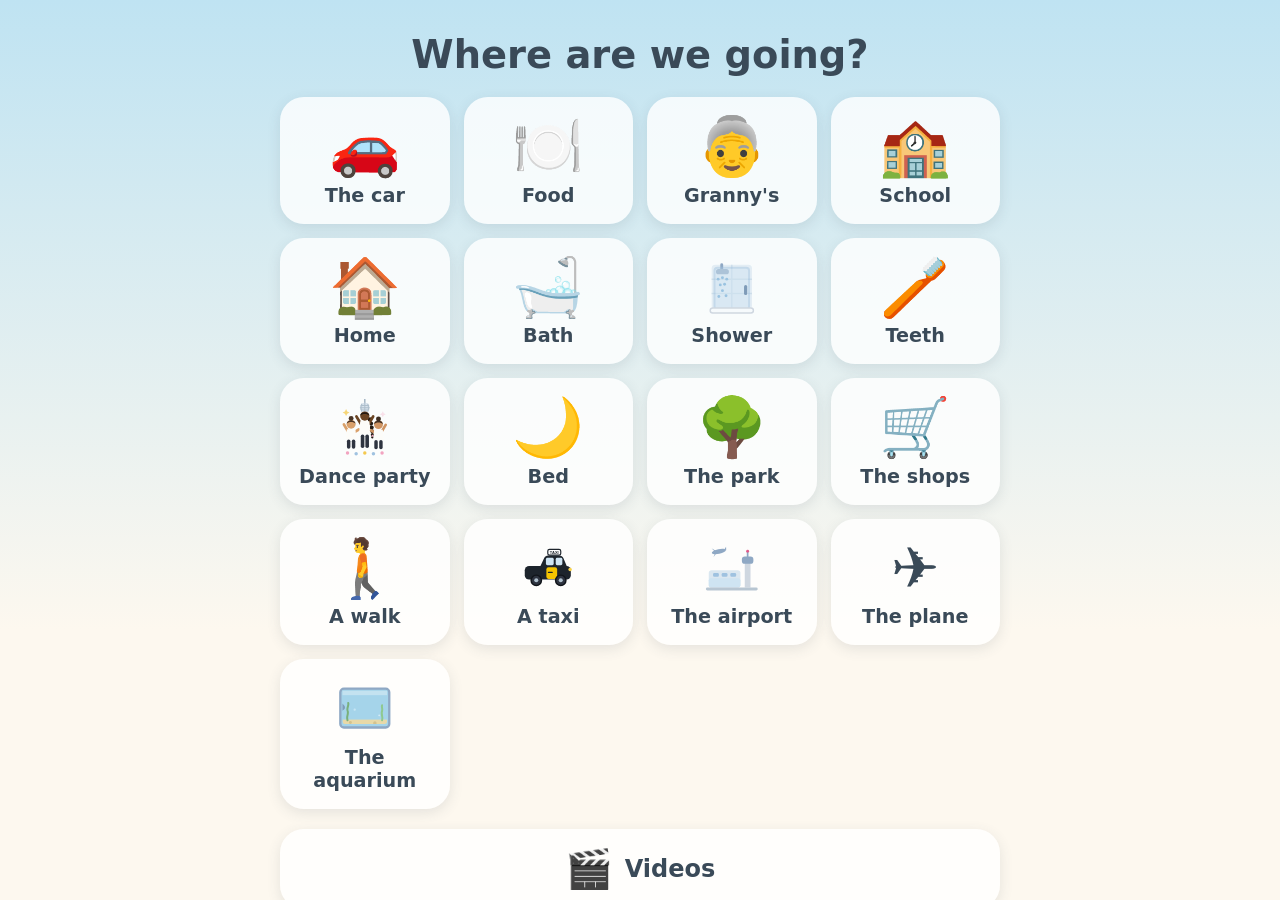
==== commit 3db45bb8: "Self-applying updates and a visible version number New versions now activate immediately: when an up" ====
--- a/BadbClock.html
+++ b/BadbClock.html
@@ -102,6 +102,7 @@
   gap: 8px;
 }
 .settings-label { font-size: 1rem; color: var(--ink-soft); font-weight: 600; }
+.version-tag { font-size: 0.75rem; color: var(--ink-soft); opacity: 0.6; font-weight: 600; }
 .character-picker { display: flex; gap: 6px; flex-wrap: wrap; justify-content: center; }
 .character-option {
   font-size: 1.9rem;
@@ -648,6 +649,7 @@
   <div class="settings-row">
     <span class="settings-label">Who is going?</span>
     <div id="character-picker" class="character-picker"></div>
+    <span id="version-tag" class="version-tag"></span>
   </div>
 </section>
 
@@ -792,6 +794,8 @@
    travel to the destination as the time runs down → gentle chime at the end. */
 
 "use strict";
+
+const APP_VERSION = "17"; // keep in step with the cache version in sw.js
 
 const TRANSITIONS = [
   { id: "car",    label: "The car",   emoji: "🚗", phrase: "We're going to the car",   done: "We're at the car!" },
@@ -2177,6 +2181,24 @@
   buildCharacterPicker();
 });
 
+if ("serviceWorker" in navigator) {
+  navigator.serviceWorker.register("sw.js").catch(() => {});
+  // When an update finishes installing, switch to it right away instead of
+  // waiting for the next launch — but never mid-countdown or mid-video.
+  let reloadedForUpdate = false;
+  navigator.serviceWorker.addEventListener("controllerchange", () => {
+    if (reloadedForUpdate) return;
+    const idle =
+      !state.intervalId &&
+      $("screen-choose").classList.contains("active") &&
+      $("video-player").hidden;
+    if (idle) {
+      reloadedForUpdate = true;
+      location.reload();
+    }
+  });
+}
+$("version-tag").textContent = `v${APP_VERSION}`;
 </script>
 </body>
 </html>
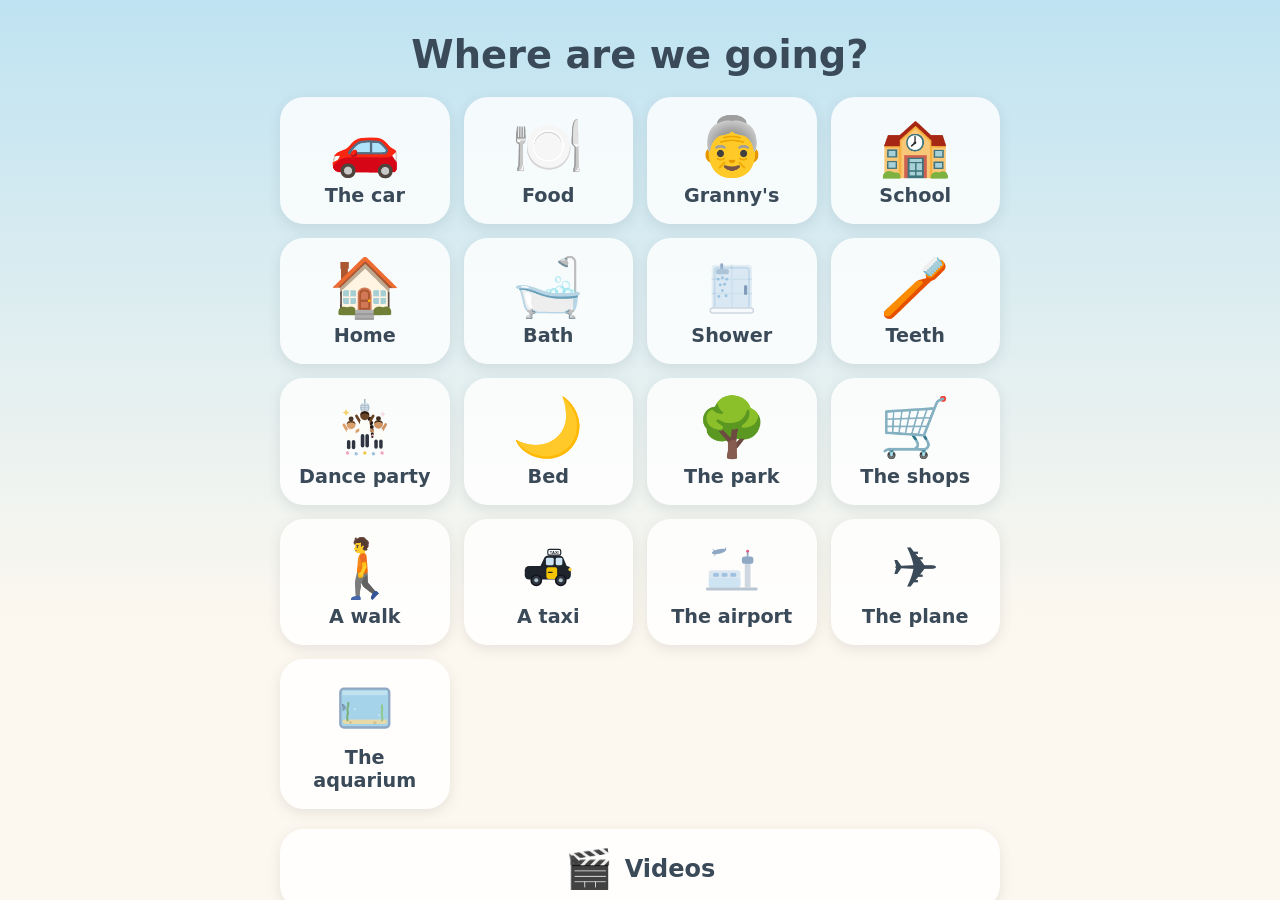
==== commit d141226a: "Rename video tiles, and auto-clean imported filenames A "✎ Rename" toggle beside Remove: tap it, tap" ====
--- a/BadbClock.html
+++ b/BadbClock.html
@@ -586,6 +586,16 @@
   top: 8px; right: 10px;
   font-size: 1.6rem;
 }
+.video-grid.renaming .video-tile { outline: 3px dashed var(--accent); outline-offset: -3px; }
+.video-grid.renaming .play-badge { display: none; }
+.video-grid.renaming .video-tile::after {
+  content: "✎";
+  position: absolute;
+  top: 8px; right: 10px;
+  font-size: 1.6rem;
+  color: #fff;
+  text-shadow: 0 1px 4px rgba(0,0,0,0.6);
+}
 .food-admin a.admin-btn { text-decoration: none; display: inline-block; }
 
 .video-overlay {
@@ -662,6 +672,7 @@
     <div class="food-admin">
       <label class="admin-btn">🎞 Add from my videos<input type="file" id="video-input" accept="video/*" hidden></label>
       <label class="admin-btn">📁 Add from files<input type="file" id="video-input-files" hidden></label>
+      <button id="video-rename-btn" class="admin-btn" hidden>✎ Rename</button>
       <button id="video-remove-btn" class="admin-btn" hidden>🗑 Remove</button>
       <a class="admin-btn" href="https://www.youtube.com/feed/downloads">▶ YouTube downloads</a>
     </div>
@@ -795,7 +806,7 @@
 
 "use strict";
 
-const APP_VERSION = "17"; // keep in step with the cache version in sw.js
+const APP_VERSION = "18"; // keep in step with the cache version in sw.js
 
 const TRANSITIONS = [
   { id: "car",    label: "The car",   emoji: "🚗", phrase: "We're going to the car",   done: "We're at the car!" },
@@ -2021,6 +2032,19 @@
    from local storage — no network, no buffering, no adverts. */
 
 let removingVideos = false;
+let renamingVideos = false;
+
+/* Downloaded films arrive named like "Some.Film.1967.1080p.BluRay.x264-GROUP".
+   Strip the release gibberish so tiles start with a sensible name. */
+function cleanVideoName(filename) {
+  let name = filename.replace(/\.[^.]+$/, "").replace(/[._]+/g, " ");
+  const cut = name.search(
+    /\b((19|20)\d{2}|2160p|1080p|720p|480p|4k|x264|x265|h ?264|h ?265|hevc|webrip|web ?dl|bluray|brrip|hdrip|dvdrip|remux|proper|repack|extended|remastered)\b/i
+  );
+  if (cut > 0) name = name.slice(0, cut);
+  name = name.replace(/[[\](){}-]+/g, " ").replace(/\s+/g, " ").trim();
+  return name || filename.replace(/\.[^.]+$/, "");
+}
 
 /* Probe whether this phone can actually decode the file, and grab a
    thumbnail while we're in there. Torrented films are often HEVC/x265 or
@@ -2073,7 +2097,13 @@
       <span class="play-badge">▶️</span>
       <span class="name">${v.label}</span>`;
     tile.addEventListener("click", async () => {
-      if (removingVideos) {
+      if (renamingVideos) {
+        const name = prompt("What should this be called?", v.label);
+        if (name === null) return;
+        v.label = name.trim() || v.label;
+        try { await saveCustomVideo(v); } catch (_) { /* keep the new name for the session */ }
+        buildVideoGrid();
+      } else if (removingVideos) {
         if (!confirm(`Remove ${v.label}?`)) return;
         try { await deleteCustomVideo(v.id); } catch (_) { /* remove for the session anyway */ }
         customVideos = customVideos.filter((x) => x.id !== v.id);
@@ -2085,8 +2115,11 @@
     });
     grid.appendChild(tile);
   });
+  grid.classList.toggle("renaming", renamingVideos);
   $("video-remove-btn").hidden = customVideos.length === 0;
   $("video-remove-btn").textContent = removingVideos ? "✓ Done" : "🗑 Remove";
+  $("video-rename-btn").hidden = customVideos.length === 0;
+  $("video-rename-btn").textContent = renamingVideos ? "✓ Done" : "✎ Rename";
   $("video-hint").textContent = customVideos.length === 0
     ? "Add favourite videos here in a quiet moment — after that they play instantly, even offline."
     : "";
@@ -2121,6 +2154,13 @@
 $("video-close").addEventListener("click", closeVideo);
 $("video-remove-btn").addEventListener("click", () => {
   removingVideos = !removingVideos;
+  renamingVideos = false;
+  buildVideoGrid();
+});
+
+$("video-rename-btn").addEventListener("click", () => {
+  renamingVideos = !renamingVideos;
+  removingVideos = false;
   buildVideoGrid();
 });
 
@@ -2144,7 +2184,7 @@
   }
   const video = {
     id: `video-${Date.now()}`,
-    label: file.name.replace(/\.[^.]+$/, ""),
+    label: cleanVideoName(file.name),
     blob: file,
     thumb,
   };
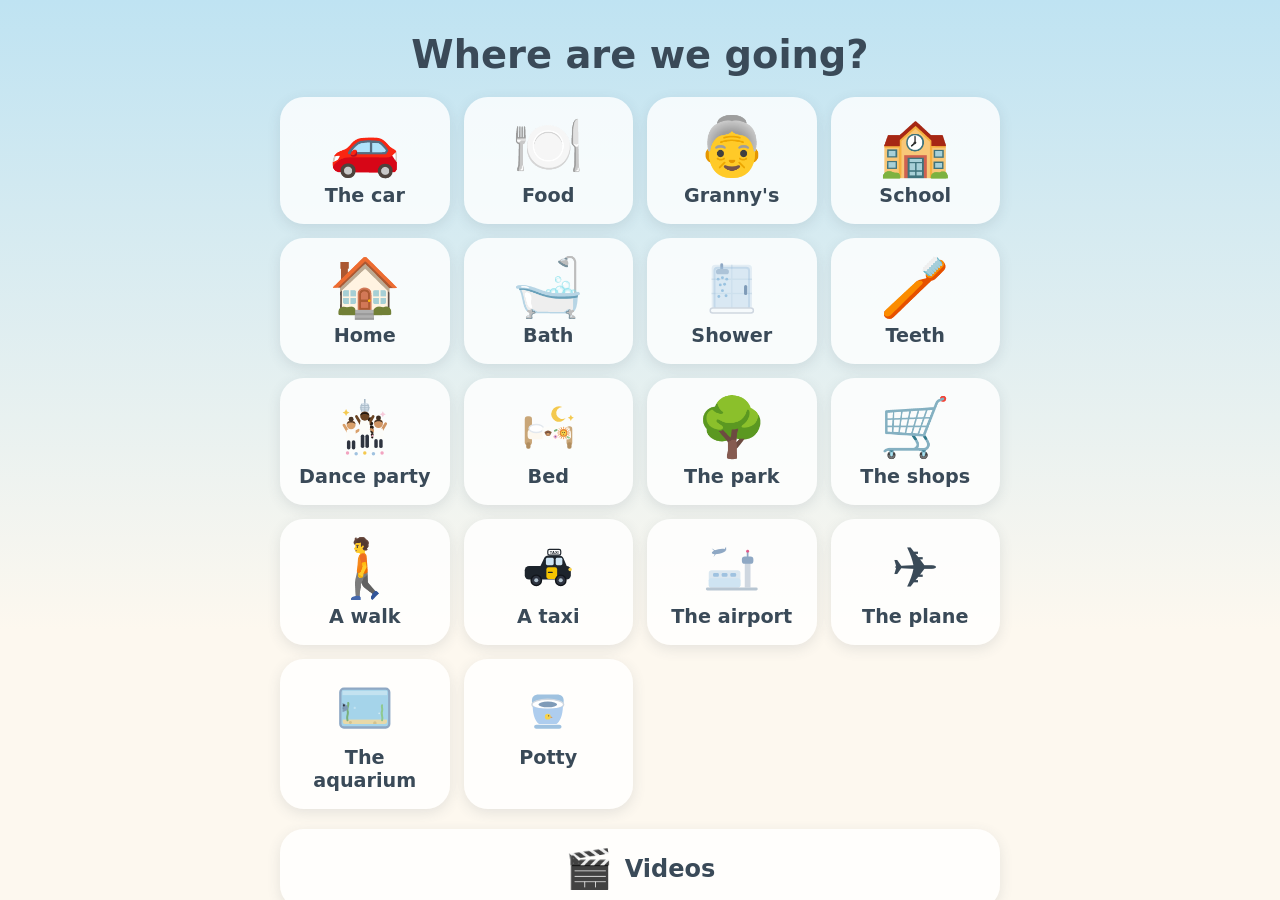
==== commit 8a54a989: "Potty transition, and the bed drawn as her actual bed New "Potty" card: a drawn kids' potty — blue w" ====
--- a/BadbClock.html
+++ b/BadbClock.html
@@ -806,7 +806,7 @@
 
 "use strict";
 
-const APP_VERSION = "18"; // keep in step with the cache version in sw.js
+const APP_VERSION = "19"; // keep in step with the cache version in sw.js
 
 const TRANSITIONS = [
   { id: "car",    label: "The car",   emoji: "🚗", phrase: "We're going to the car",   done: "We're at the car!" },
@@ -826,6 +826,7 @@
   { id: "airport", label: "The airport", emoji: "🛄", phrase: "We're going to the airport", done: "We're at the airport!" },
   { id: "plane",  label: "The plane", emoji: "✈️", phrase: "We're going on the plane", done: "Time to fly!" },
   { id: "aquarium", label: "The aquarium", emoji: "🦈", phrase: "We're going to the aquarium", done: "We're at the aquarium!" },
+  { id: "potty",  label: "Potty",     emoji: "🚽", phrase: "We're going to the potty",  done: "Potty time!" },
 ];
 
 /* ---------- her foods, drawn to match the real things ----------
@@ -1265,6 +1266,52 @@
       </g>
     </g>`;
 
+TRANSITION_ART.bed = `
+    <path d="M30 5.5 a 4.2 4.2 0 1 0 2.5 7.6 a 5.4 5.4 0 1 1 -2.5 -7.6 Z" fill="#f4c94f"/>
+    <path d="M36 11 l0.7 1.4 1.4 0.7 -1.4 0.7 -0.7 1.4 -0.7 -1.4 -1.4 -0.7 1.4 -0.7 Z" fill="#f4c94f"/>
+    <rect x="4" y="12" width="5" height="20" rx="2" fill="#c9a678"/>
+    <rect x="33" y="19" width="4" height="13" rx="1.8" fill="#c9a678"/>
+    <rect x="6" y="21" width="30" height="7" rx="2.5" fill="#fdf8ef"/>
+    <ellipse cx="12" cy="20.5" rx="5" ry="2.8" fill="#ffffff" stroke="#e3e8ee" stroke-width="1"/>
+    <path d="M16 20 C 22 18.5, 30 18.5, 35 20 L 36 26 C 36 27.5, 35 28, 34 28 L 16.5 28 Z" fill="#fdfdfa"/>
+    <!-- her jungle duvet: monkey, spiky-maned lion, leaves, pink flower -->
+    <circle cx="20.2" cy="23.8" r="1.9" fill="#8a5a3b"/>
+    <circle cx="18.5" cy="23.3" r="0.75" fill="#8a5a3b"/>
+    <circle cx="21.9" cy="23.3" r="0.75" fill="#8a5a3b"/>
+    <circle cx="20.2" cy="24.4" r="1.1" fill="#c99565"/>
+    <circle cx="19.6" cy="23.3" r="0.3" fill="#2e3440"/>
+    <circle cx="20.8" cy="23.3" r="0.3" fill="#2e3440"/>
+    <g stroke="#e8862f" stroke-width="0.55" stroke-linecap="round">
+      <path d="M31 20.4 V19.6 M31 26.8 V27.6 M27.8 23.6 H27 M34.2 23.6 H35
+               M28.7 21.3 L28.1 20.7 M33.3 21.3 L33.9 20.7 M28.7 25.9 L28.1 26.5 M33.3 25.9 L33.9 26.5
+               M29.6 20.7 L29.3 19.9 M32.4 20.7 L32.7 19.9 M28 24.8 L27.2 25.1 M34 24.8 L34.8 25.1
+               M28 22.4 L27.2 22.1 M34 22.4 L34.8 22.1 M29.6 26.5 L29.3 27.3 M32.4 26.5 L32.7 27.3"/>
+    </g>
+    <circle cx="31" cy="23.6" r="2.7" fill="#e8862f"/>
+    <circle cx="31" cy="23.6" r="1.8" fill="#f7d24b"/>
+    <circle cx="30.4" cy="23.2" r="0.35" fill="#463829"/>
+    <circle cx="31.6" cy="23.2" r="0.35" fill="#463829"/>
+    <path d="M30.6 24.4 C 30.9 24.7, 31.1 24.7, 31.4 24.4" stroke="#463829" stroke-width="0.4" fill="none"/>
+    <ellipse cx="25.5" cy="21.8" rx="1.4" ry="0.7" fill="#79b07a" transform="rotate(-25 25.5 21.8)"/>
+    <ellipse cx="34.2" cy="26.6" rx="1.3" ry="0.65" fill="#8fc98f" transform="rotate(20 34.2 26.6)"/>
+    <g fill="#f2a4c0">
+      <circle cx="24.6" cy="26.2" r="0.7"/><circle cx="26" cy="26.2" r="0.7"/>
+      <circle cx="25.3" cy="25.5" r="0.7"/><circle cx="25.3" cy="26.9" r="0.7"/>
+    </g>
+    <circle cx="25.3" cy="26.2" r="0.45" fill="#5b6ab8"/>
+    <rect x="5" y="30" width="3" height="4.5" rx="1.2" fill="#b08d5f"/>
+    <rect x="33.5" y="30" width="3" height="4.5" rx="1.2" fill="#b08d5f"/>`;
+
+TRANSITION_ART.potty = `
+    <path d="M9 14 C 9 11.5, 11 10, 13.5 10 L 26.5 10 C 29 10, 31 11.5, 31 14 L 31 17 L 9 17 Z" fill="#9fc2e0"/>
+    <ellipse cx="20" cy="17" rx="11" ry="3.6" fill="#ffffff" stroke="#cfd7e0" stroke-width="1"/>
+    <ellipse cx="20" cy="17" rx="6.5" ry="2" fill="#7f9bb8"/>
+    <path d="M9.5 18 C 9.5 25, 12 29.5, 14 30.5 L 26 30.5 C 28 29.5, 30.5 25, 30.5 18 C 27 20.5, 13 20.5, 9.5 18 Z" fill="#aecdee"/>
+    <path d="M12 31 L 28 31 C 28.8 31, 29.5 31.6, 29.5 32.4 C 29.5 33.2, 28.8 33.8, 28 33.8 L 12 33.8 C 11.2 33.8, 10.5 33.2, 10.5 32.4 C 10.5 31.6, 11.2 31, 12 31 Z" fill="#9fc2e0"/>
+    <circle cx="20" cy="25.5" r="2" fill="#f7d24b"/>
+    <circle cx="20.6" cy="24.9" r="0.4" fill="#463829"/>
+    <path d="M22 25.4 L 23.4 25.9 L 22 26.4 Z" fill="#e8862f"/>`;
+
 function transitionIconHTML(t) {
   return TRANSITION_ART[t.id]
     ? `<svg class="food-svg" viewBox="0 0 40 40" aria-hidden="true">${TRANSITION_ART[t.id]}</svg>`
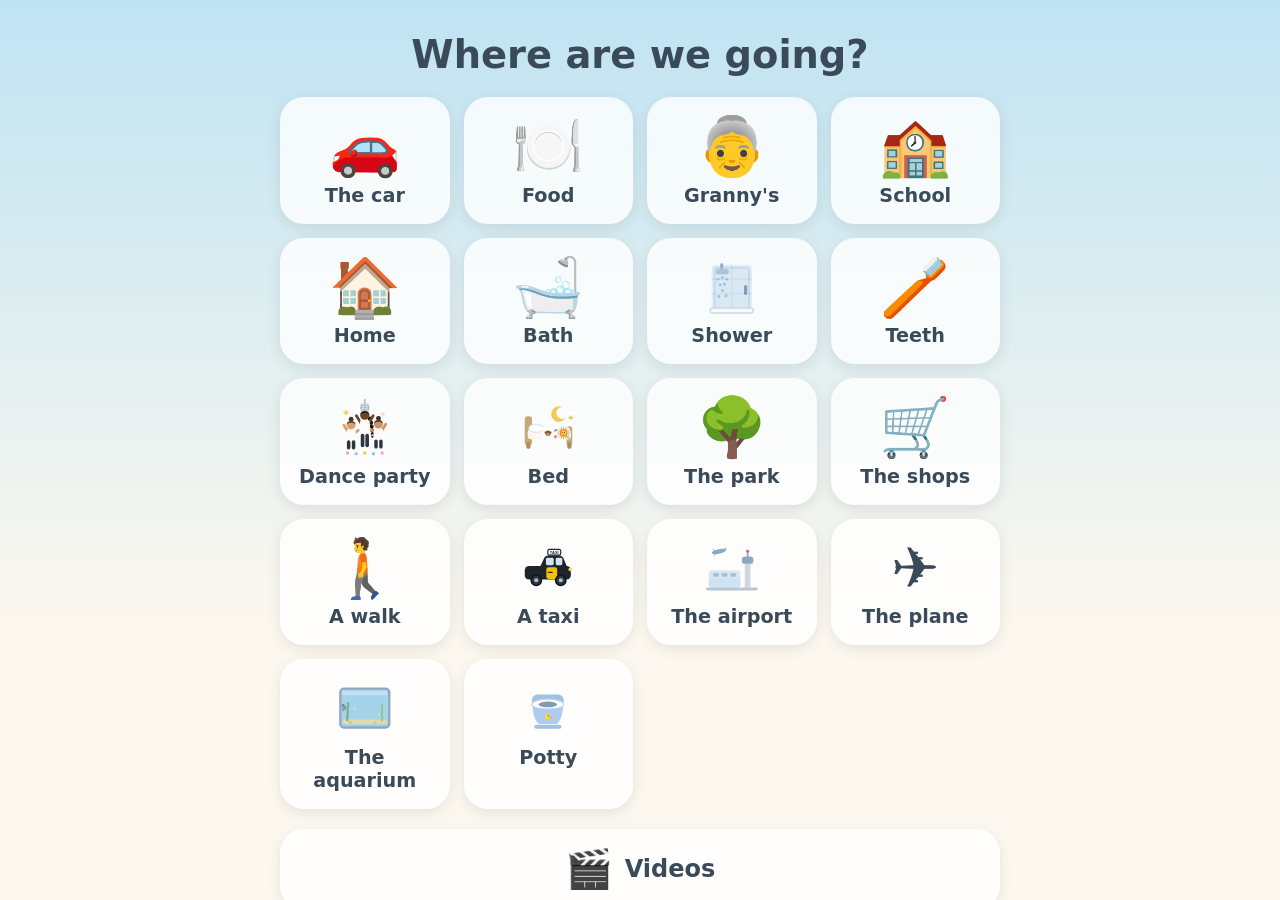
==== commit eae60153: "Watch on TV button in the video player A 📺 button in the player asks Android to beam the video to a " ====
--- a/BadbClock.html
+++ b/BadbClock.html
@@ -606,6 +606,7 @@
 }
 .video-overlay video { width: 100%; height: 100%; object-fit: contain; }
 .video-overlay .back-btn { position: absolute; top: max(14px, env(safe-area-inset-top)); left: 14px; opacity: 0.85; }
+.video-overlay .cast-btn { left: auto; right: 14px; }
 
 .edit-food-list {
   display: flex;
@@ -684,6 +685,7 @@
 <div id="video-player" class="video-overlay" hidden>
   <video id="video-el" playsinline loop controls controlslist="nodownload"></video>
   <button id="video-close" class="back-btn" aria-label="Close video">✕</button>
+  <button id="video-cast" class="back-btn cast-btn" aria-label="Watch on TV">📺</button>
 </div>
 
 <!-- Screen 1b: dinner or dessert? (food transition only) -->
@@ -806,7 +808,7 @@
 
 "use strict";
 
-const APP_VERSION = "19"; // keep in step with the cache version in sw.js
+const APP_VERSION = "20"; // keep in step with the cache version in sw.js
 
 const TRANSITIONS = [
   { id: "car",    label: "The car",   emoji: "🚗", phrase: "We're going to the car",   done: "We're at the car!" },
@@ -2199,6 +2201,34 @@
 });
 $("back-videos").addEventListener("click", () => showScreen("screen-choose"));
 $("video-close").addEventListener("click", closeVideo);
+
+/* "📺 TV": ask the phone to beam this video to a cast device (works on
+   some Android/Chromecast combinations even for local files); when it
+   can't, explain the screen-mirroring route that always works. */
+function castHelp() {
+  alert(
+    "To put this on the TV:\n\n" +
+      "1. Swipe down from the top of the phone and tap \"Screen Cast\" " +
+      "(on Samsung it's called Smart View).\n" +
+      "2. Pick your TV — the phone's screen appears on it.\n" +
+      "3. Come back here and press play.\n\n" +
+      "Works with Chromecast, Google TV and most smart TVs. " +
+      "Plug the phone in for long films."
+  );
+}
+
+$("video-cast").addEventListener("click", async () => {
+  const el = $("video-el");
+  if (el.remote && el.remote.prompt) {
+    try {
+      await el.remote.prompt();
+    } catch (_) {
+      castHelp();
+    }
+  } else {
+    castHelp();
+  }
+});
 $("video-remove-btn").addEventListener("click", () => {
   removingVideos = !removingVideos;
   renamingVideos = false;
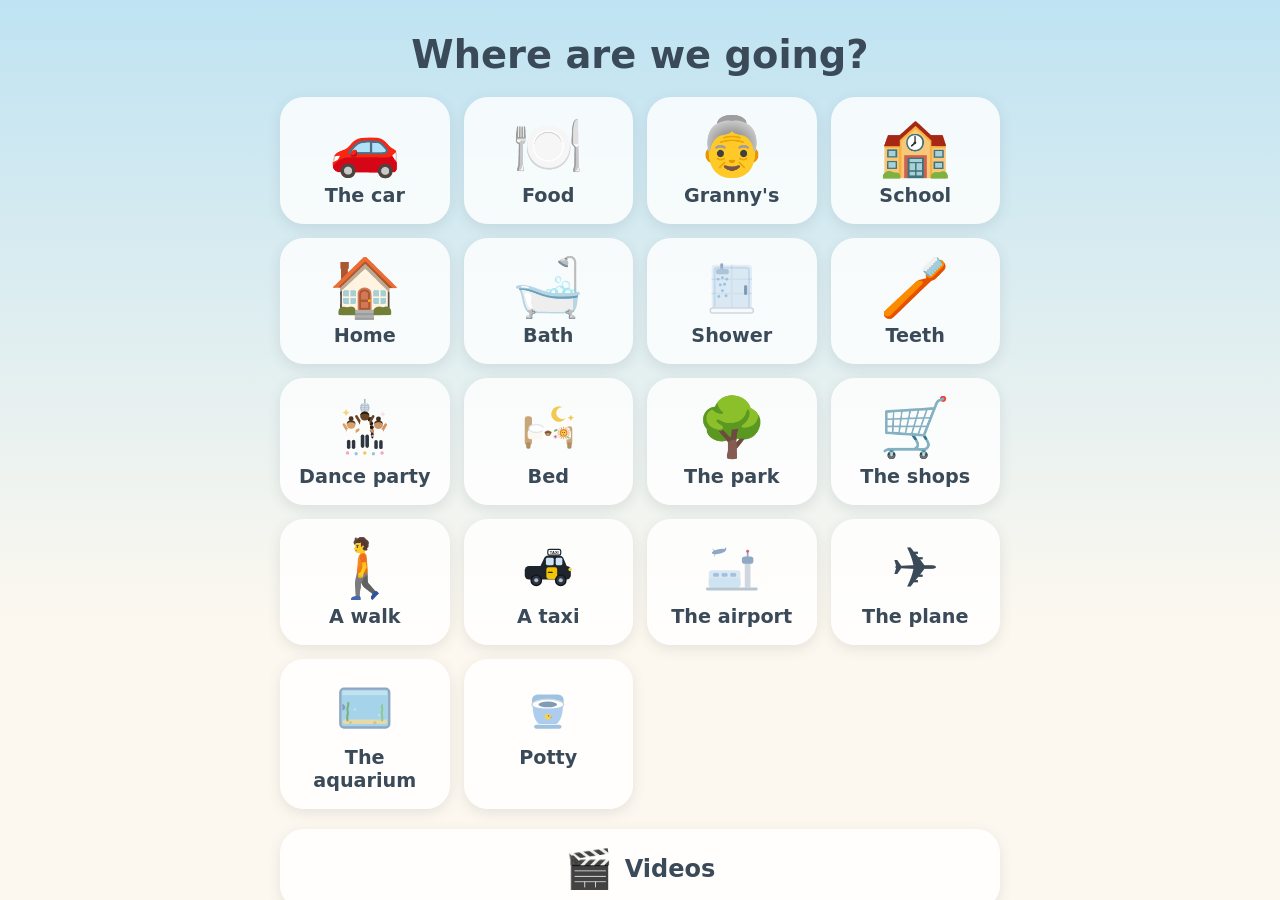
==== commit 490853c1: "Open videos in another app (VLC) via the share sheet An "↗" button in the player hands the stored fi" ====
--- a/BadbClock.html
+++ b/BadbClock.html
@@ -607,6 +607,7 @@
 .video-overlay video { width: 100%; height: 100%; object-fit: contain; }
 .video-overlay .back-btn { position: absolute; top: max(14px, env(safe-area-inset-top)); left: 14px; opacity: 0.85; }
 .video-overlay .cast-btn { left: auto; right: 14px; }
+.video-overlay .share-btn { left: auto; right: 80px; }
 
 .edit-food-list {
   display: flex;
@@ -686,6 +687,7 @@
   <video id="video-el" playsinline loop controls controlslist="nodownload"></video>
   <button id="video-close" class="back-btn" aria-label="Close video">✕</button>
   <button id="video-cast" class="back-btn cast-btn" aria-label="Watch on TV">📺</button>
+  <button id="video-share" class="back-btn share-btn" aria-label="Open in another app">↗</button>
 </div>
 
 <!-- Screen 1b: dinner or dessert? (food transition only) -->
@@ -808,7 +810,7 @@
 
 "use strict";
 
-const APP_VERSION = "20"; // keep in step with the cache version in sw.js
+const APP_VERSION = "21"; // keep in step with the cache version in sw.js
 
 const TRANSITIONS = [
   { id: "car",    label: "The car",   emoji: "🚗", phrase: "We're going to the car",   done: "We're at the car!" },
@@ -2175,8 +2177,10 @@
 }
 
 let playingURL = null;
+let playingVideo = null;
 
 function openVideo(v) {
+  playingVideo = v;
   playingURL = URL.createObjectURL(v.blob);
   const el = $("video-el");
   el.src = playingURL;
@@ -2191,6 +2195,7 @@
   el.load();
   if (playingURL) URL.revokeObjectURL(playingURL);
   playingURL = null;
+  playingVideo = null;
   $("video-player").hidden = true;
 }
 
@@ -2216,6 +2221,33 @@
       "Plug the phone in for long films."
   );
 }
+
+/* "↗": hand the file to another app via the Android share sheet — pick
+   VLC and it opens there (better codec support, proper Chromecast).
+   Where file-sharing isn't available, save a copy to Downloads instead. */
+function videoFilename(v) {
+  const byType = { "video/mp4": "mp4", "video/webm": "webm", "video/x-matroska": "mkv", "video/quicktime": "mov" };
+  const ext = byType[v.blob.type] || (v.blob.name || "").split(".").pop() || "mp4";
+  return `${v.label}.${ext}`;
+}
+
+$("video-share").addEventListener("click", async () => {
+  if (!playingVideo) return;
+  const v = playingVideo;
+  const file = new File([v.blob], videoFilename(v), { type: v.blob.type || "video/mp4" });
+  if (navigator.canShare && navigator.canShare({ files: [file] })) {
+    try {
+      await navigator.share({ files: [file], title: v.label });
+    } catch (_) { /* user closed the share sheet — fine */ }
+    return;
+  }
+  const a = document.createElement("a");
+  a.href = URL.createObjectURL(file);
+  a.download = file.name;
+  a.click();
+  setTimeout(() => URL.revokeObjectURL(a.href), 60000);
+  alert(`Saved "${file.name}" to Downloads — open VLC and you'll find it there.`);
+});
 
 $("video-cast").addEventListener("click", async () => {
   const el = $("video-el");
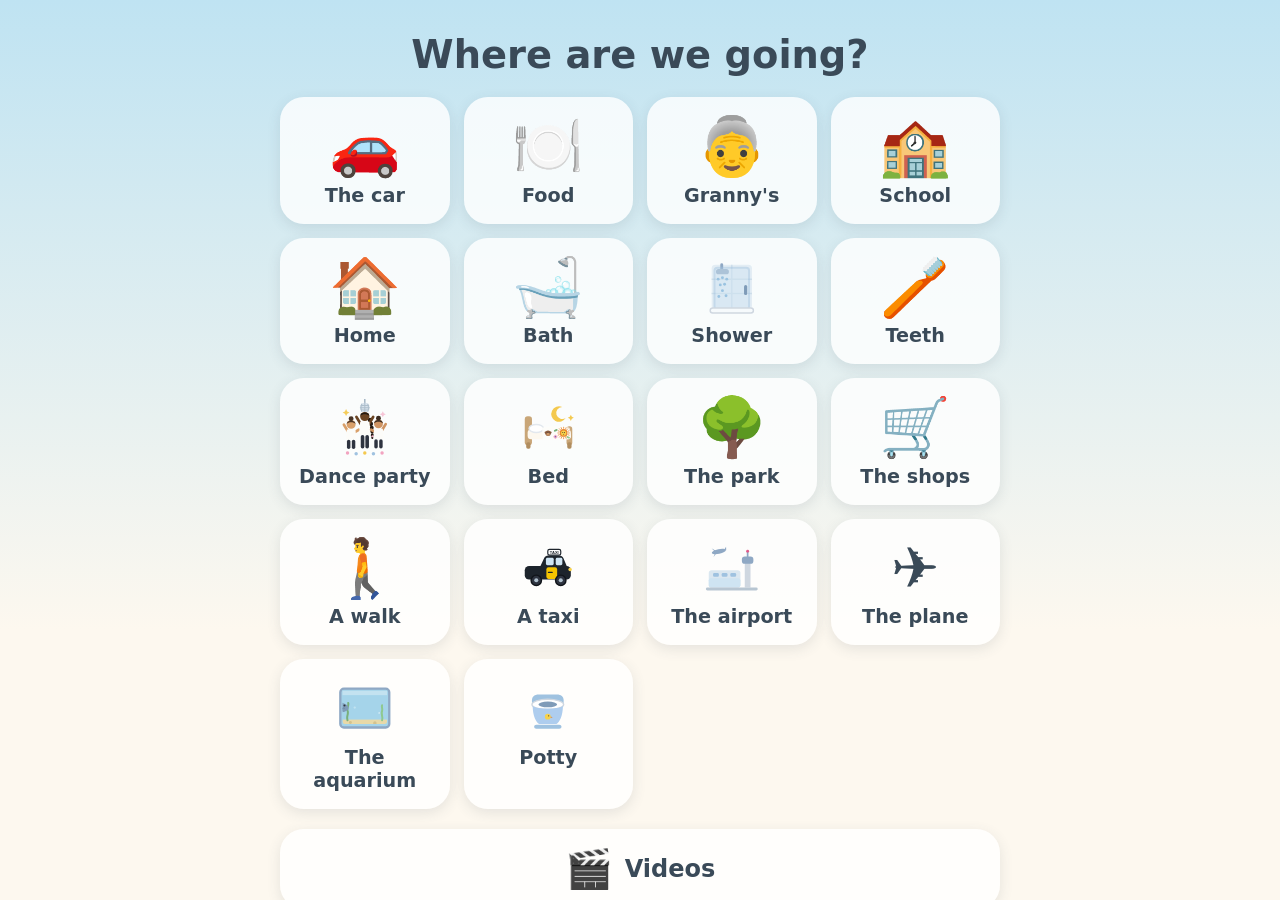
==== commit 979ee81f: "Make the open-in-VLC button always end somewhere visible Sharing a movie-sized file can exceed Andro" ====
--- a/BadbClock.html
+++ b/BadbClock.html
@@ -810,7 +810,7 @@
 
 "use strict";
 
-const APP_VERSION = "21"; // keep in step with the cache version in sw.js
+const APP_VERSION = "22"; // keep in step with the cache version in sw.js
 
 const TRANSITIONS = [
   { id: "car",    label: "The car",   emoji: "🚗", phrase: "We're going to the car",   done: "We're at the car!" },
@@ -2231,22 +2231,44 @@
   return `${v.label}.${ext}`;
 }
 
+function saveToDownloads(file) {
+  const a = document.createElement("a");
+  a.href = URL.createObjectURL(file);
+  a.download = file.name;
+  document.body.appendChild(a);
+  a.click();
+  a.remove();
+  setTimeout(() => URL.revokeObjectURL(a.href), 60000);
+  alert(
+    `Saved "${file.name}" to this phone's Downloads folder.\n\n` +
+      "Open VLC → Browse → Downloads and it's there. " +
+      "(Android wouldn't hand a file this big straight to another app, so it went via Downloads instead.)"
+  );
+}
+
 $("video-share").addEventListener("click", async () => {
   if (!playingVideo) return;
   const v = playingVideo;
+  const btn = $("video-share");
   const file = new File([v.blob], videoFilename(v), { type: v.blob.type || "video/mp4" });
-  if (navigator.canShare && navigator.canShare({ files: [file] })) {
-    try {
-      await navigator.share({ files: [file], title: v.label });
-    } catch (_) { /* user closed the share sheet — fine */ }
-    return;
+  btn.textContent = "⏳";
+  btn.disabled = true;
+  try {
+    if (navigator.canShare && navigator.canShare({ files: [file] })) {
+      try {
+        // Big files take a while to hand over — the ⏳ shows meanwhile.
+        await navigator.share({ files: [file], title: v.label });
+        return;
+      } catch (err) {
+        if (err && err.name === "AbortError") return; // user closed the sheet
+        // Android refused (usually a size cap on shared files) → Downloads.
+      }
+    }
+    saveToDownloads(file);
+  } finally {
+    btn.textContent = "↗";
+    btn.disabled = false;
   }
-  const a = document.createElement("a");
-  a.href = URL.createObjectURL(file);
-  a.download = file.name;
-  a.click();
-  setTimeout(() => URL.revokeObjectURL(a.href), 60000);
-  alert(`Saved "${file.name}" to Downloads — open VLC and you'll find it there.`);
 });
 
 $("video-cast").addEventListener("click", async () => {
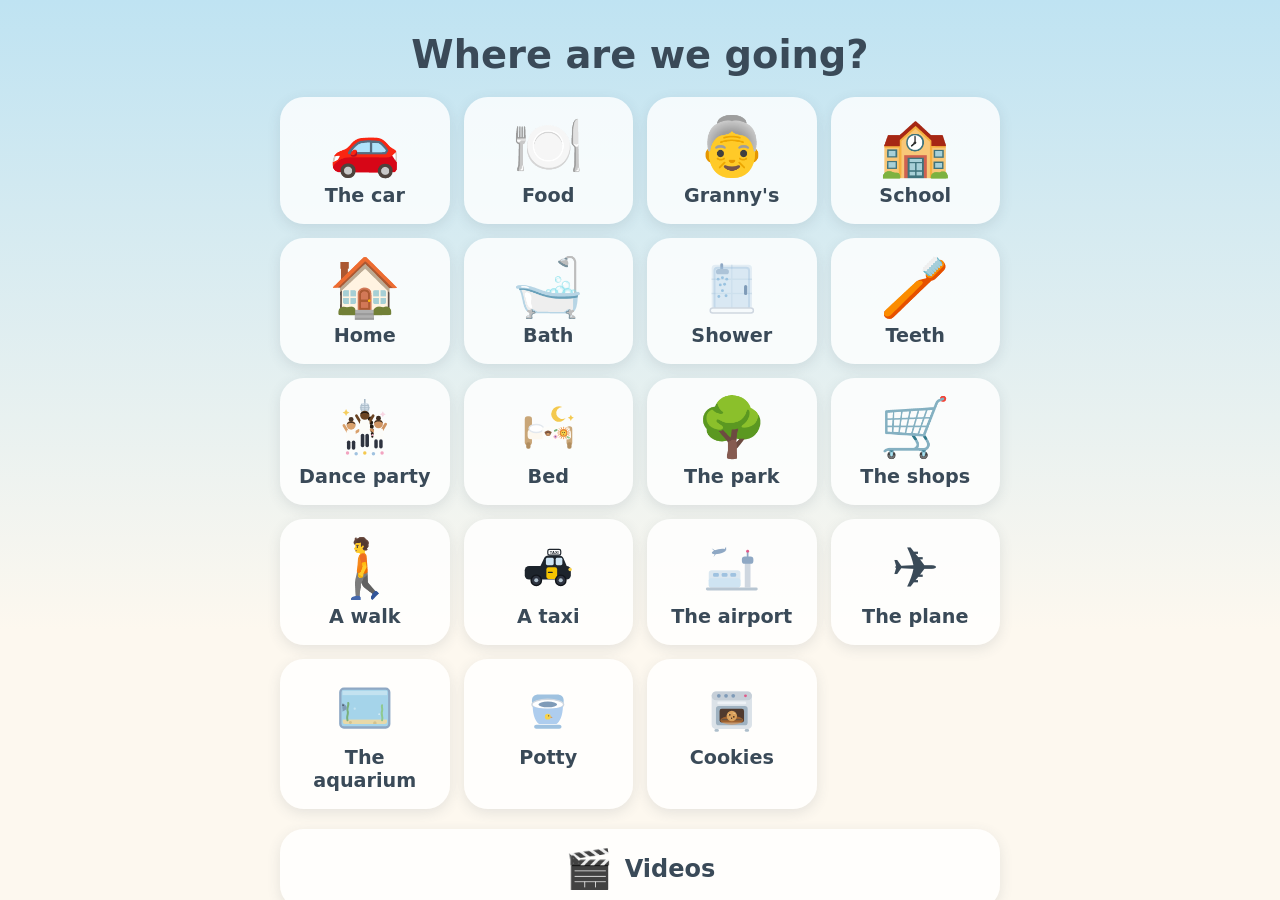
==== commit 23b7126b: "Cookies timer: glowing oven that opens on the chime with a Yum New "Cookies" card: during the countd" ====
--- a/BadbClock.html
+++ b/BadbClock.html
@@ -810,7 +810,7 @@
 
 "use strict";
 
-const APP_VERSION = "22"; // keep in step with the cache version in sw.js
+const APP_VERSION = "23"; // keep in step with the cache version in sw.js
 
 const TRANSITIONS = [
   { id: "car",    label: "The car",   emoji: "🚗", phrase: "We're going to the car",   done: "We're at the car!" },
@@ -831,6 +831,7 @@
   { id: "plane",  label: "The plane", emoji: "✈️", phrase: "We're going on the plane", done: "Time to fly!" },
   { id: "aquarium", label: "The aquarium", emoji: "🦈", phrase: "We're going to the aquarium", done: "We're at the aquarium!" },
   { id: "potty",  label: "Potty",     emoji: "🚽", phrase: "We're going to the potty",  done: "Potty time!" },
+  { id: "cookies", label: "Cookies",  emoji: "🍪", phrase: "The cookies are baking!",   done: "Yum! Cookies!", arrival: "oven" },
 ];
 
 /* ---------- her foods, drawn to match the real things ----------
@@ -1316,6 +1317,62 @@
     <circle cx="20.6" cy="24.9" r="0.4" fill="#463829"/>
     <path d="M22 25.4 L 23.4 25.9 L 22 26.4 Z" fill="#e8862f"/>`;
 
+TRANSITION_ART.cookies = `
+    <rect x="6" y="8" width="28" height="26" rx="3" fill="#dbe2e8"/>
+    <rect x="6" y="8" width="28" height="6" rx="3" fill="#c6cfd8"/>
+    <circle cx="11" cy="11" r="1.3" fill="#7f9bb8"/>
+    <circle cx="16" cy="11" r="1.3" fill="#7f9bb8"/>
+    <circle cx="21" cy="11" r="1.3" fill="#7f9bb8"/>
+    <circle cx="29.5" cy="11" r="1" fill="#e05a8a"/>
+    <rect x="10" y="15" width="20" height="1.8" rx="0.9" fill="#eef2f6"/>
+    <rect x="9" y="18" width="22" height="13.5" rx="2" fill="#9fb2c1"/>
+    <rect x="11.5" y="20" width="17" height="9.5" rx="1.5" fill="#503a2e"/>
+    <ellipse cx="20" cy="28" rx="8" ry="3" fill="#e8862f" opacity="0.5">
+      <animate attributeName="opacity" values="0.35;0.7;0.35" dur="1.6s" repeatCount="indefinite"/>
+    </ellipse>
+    <path d="M13 27.5 H27" stroke="#6b533f" stroke-width="1"/>
+    <circle cx="20" cy="25" r="3.6" fill="#d9a05b"/>
+    <path d="M17.5 24 l1.2 -0.4 M21 23 l1.2 0.3 M18.5 26.4 l1.1 0.3" stroke="#e8c48c" stroke-width="0.6" stroke-linecap="round"/>
+    <circle cx="18.6" cy="24.2" r="0.6" fill="#4a2f1d"/>
+    <circle cx="21.4" cy="25.6" r="0.6" fill="#4a2f1d"/>
+    <circle cx="19.8" cy="26.6" r="0.5" fill="#4a2f1d"/>
+    <rect x="8" y="34" width="3" height="2" rx="1" fill="#aebfcc"/>
+    <rect x="29" y="34" width="3" height="2" rx="1" fill="#aebfcc"/>`;
+
+/* The cookies are done: door swung open, cookie presented, steam rising. */
+function ovenOpenSVG() {
+  return `<svg class="arrival-svg" viewBox="0 0 40 40" aria-hidden="true">
+    <path d="M4 6 l0.8 1.6 1.6 0.8 -1.6 0.8 -0.8 1.6 -0.8 -1.6 -1.6 -0.8 1.6 -0.8 Z" fill="#f4c94f"/>
+    <path d="M35.5 9 l0.7 1.4 1.4 0.7 -1.4 0.7 -0.7 1.4 -0.7 -1.4 -1.4 -0.7 1.4 -0.7 Z" fill="#f4c94f"/>
+    <rect x="6" y="6" width="28" height="25" rx="3" fill="#dbe2e8"/>
+    <rect x="6" y="6" width="28" height="6" rx="3" fill="#c6cfd8"/>
+    <circle cx="11" cy="9" r="1.3" fill="#7f9bb8"/>
+    <circle cx="16" cy="9" r="1.3" fill="#7f9bb8"/>
+    <circle cx="21" cy="9" r="1.3" fill="#7f9bb8"/>
+    <circle cx="29.5" cy="9" r="1" fill="#8fc98f"/>
+    <rect x="9" y="14" width="22" height="15" rx="2" fill="#503a2e"/>
+    <ellipse cx="20" cy="26" rx="9" ry="3.2" fill="#e8862f" opacity="0.55"/>
+    <path d="M11 25.5 H29" stroke="#6b533f" stroke-width="1.2"/>
+    <circle cx="20" cy="21.5" r="5.4" fill="#d9a05b"/>
+    <path d="M16.5 20 l1.6 -0.5 M22 18.6 l1.6 0.4 M17.6 23.6 l1.5 0.4 M21.5 23.8 l1.4 -0.4" stroke="#e8c48c" stroke-width="0.8" stroke-linecap="round"/>
+    <circle cx="18" cy="20.6" r="0.9" fill="#4a2f1d"/>
+    <circle cx="22.2" cy="21.8" r="0.9" fill="#4a2f1d"/>
+    <circle cx="19.8" cy="23.6" r="0.8" fill="#4a2f1d"/>
+    <circle cx="21" cy="19" r="0.7" fill="#4a2f1d"/>
+    <path d="M17 15.5 C 16 13.5, 18 12.5, 17 10.5" stroke="#eef2f6" stroke-width="1.1" fill="none" stroke-linecap="round" opacity="0.85">
+      <animateTransform attributeName="transform" type="translate" values="0 0; 0 -3" dur="2s" repeatCount="indefinite"/>
+      <animate attributeName="opacity" values="0.85;0" dur="2s" repeatCount="indefinite"/>
+    </path>
+    <path d="M23 15 C 24 13, 22 12, 23 10" stroke="#eef2f6" stroke-width="1.1" fill="none" stroke-linecap="round" opacity="0.85">
+      <animateTransform attributeName="transform" type="translate" values="0 0; 0 -3" dur="2.4s" begin="0.6s" repeatCount="indefinite"/>
+      <animate attributeName="opacity" values="0.85;0" dur="2.4s" begin="0.6s" repeatCount="indefinite"/>
+    </path>
+    <path d="M9 30 L31 30 L34.5 37 L5.5 37 Z" fill="#9fb2c1"/>
+    <path d="M11.5 31.5 L28.5 31.5 L30.5 35.5 L9.5 35.5 Z" fill="#7d94a8"/>
+    <rect x="5" y="36.5" width="30" height="1.8" rx="0.9" fill="#eef2f6"/>
+  </svg>`;
+}
+
 function transitionIconHTML(t) {
   return TRANSITION_ART[t.id]
     ? `<svg class="food-svg" viewBox="0 0 40 40" aria-hidden="true">${TRANSITION_ART[t.id]}</svg>`
@@ -1528,7 +1585,7 @@
   // scene-style destinations (brushing, dance party, aquarium) get extra room
   $("destination").classList.toggle(
     "huge",
-    brushing || (!state.food && ["disco", "aquarium"].includes(state.transition.id))
+    brushing || (!state.food && ["disco", "aquarium", "cookies"].includes(state.transition.id))
   );
   $("walker").classList.add("walking");
   $("destination").classList.remove("nearly");
@@ -1577,6 +1634,17 @@
   state.intervalId = null;
   releaseWakeLock();
   stopMusic();
+
+  // Cookies done: the oven opens, steam rises, and a "Yum!"
+  if (state.transition.arrival === "oven") {
+    $("done-emoji").innerHTML = ovenOpenSVG();
+    $("done-phrase").textContent = state.transition.done;
+    showScreen("screen-done");
+    playChime();
+    setTimeout(() => playCheer("Yum!"), 1400);
+    dropConfetti(["🍪", "⭐", "✨", "💛"], 26);
+    return;
+  }
 
   // Teeth done: a sparkly-smile close-up with a cheer.
   if (state.transition.activity === "brush" && state.character.img) {
@@ -1703,15 +1771,16 @@
 </svg>`;
 }
 
-/* A little cheer: a spoken "Yay!" where speech synthesis exists, plus a
-   quick sparkly run-up so there's always something joyful to hear. */
-function playYay() {
+/* A little cheer: a spoken word ("Yay!", "Yum!") where speech synthesis
+   exists, plus a quick sparkly run-up so there's always something joyful. */
+function playYay() { playCheer("Yay!"); }
+function playCheer(word) {
   try {
     if ("speechSynthesis" in window) {
-      const yay = new SpeechSynthesisUtterance("Yay!");
-      yay.pitch = 1.8;
-      yay.rate = 1.1;
-      speechSynthesis.speak(yay);
+      const cheer = new SpeechSynthesisUtterance(word);
+      cheer.pitch = 1.8;
+      cheer.rate = 1.1;
+      speechSynthesis.speak(cheer);
     }
   } catch (_) { /* fine without it */ }
   try {
